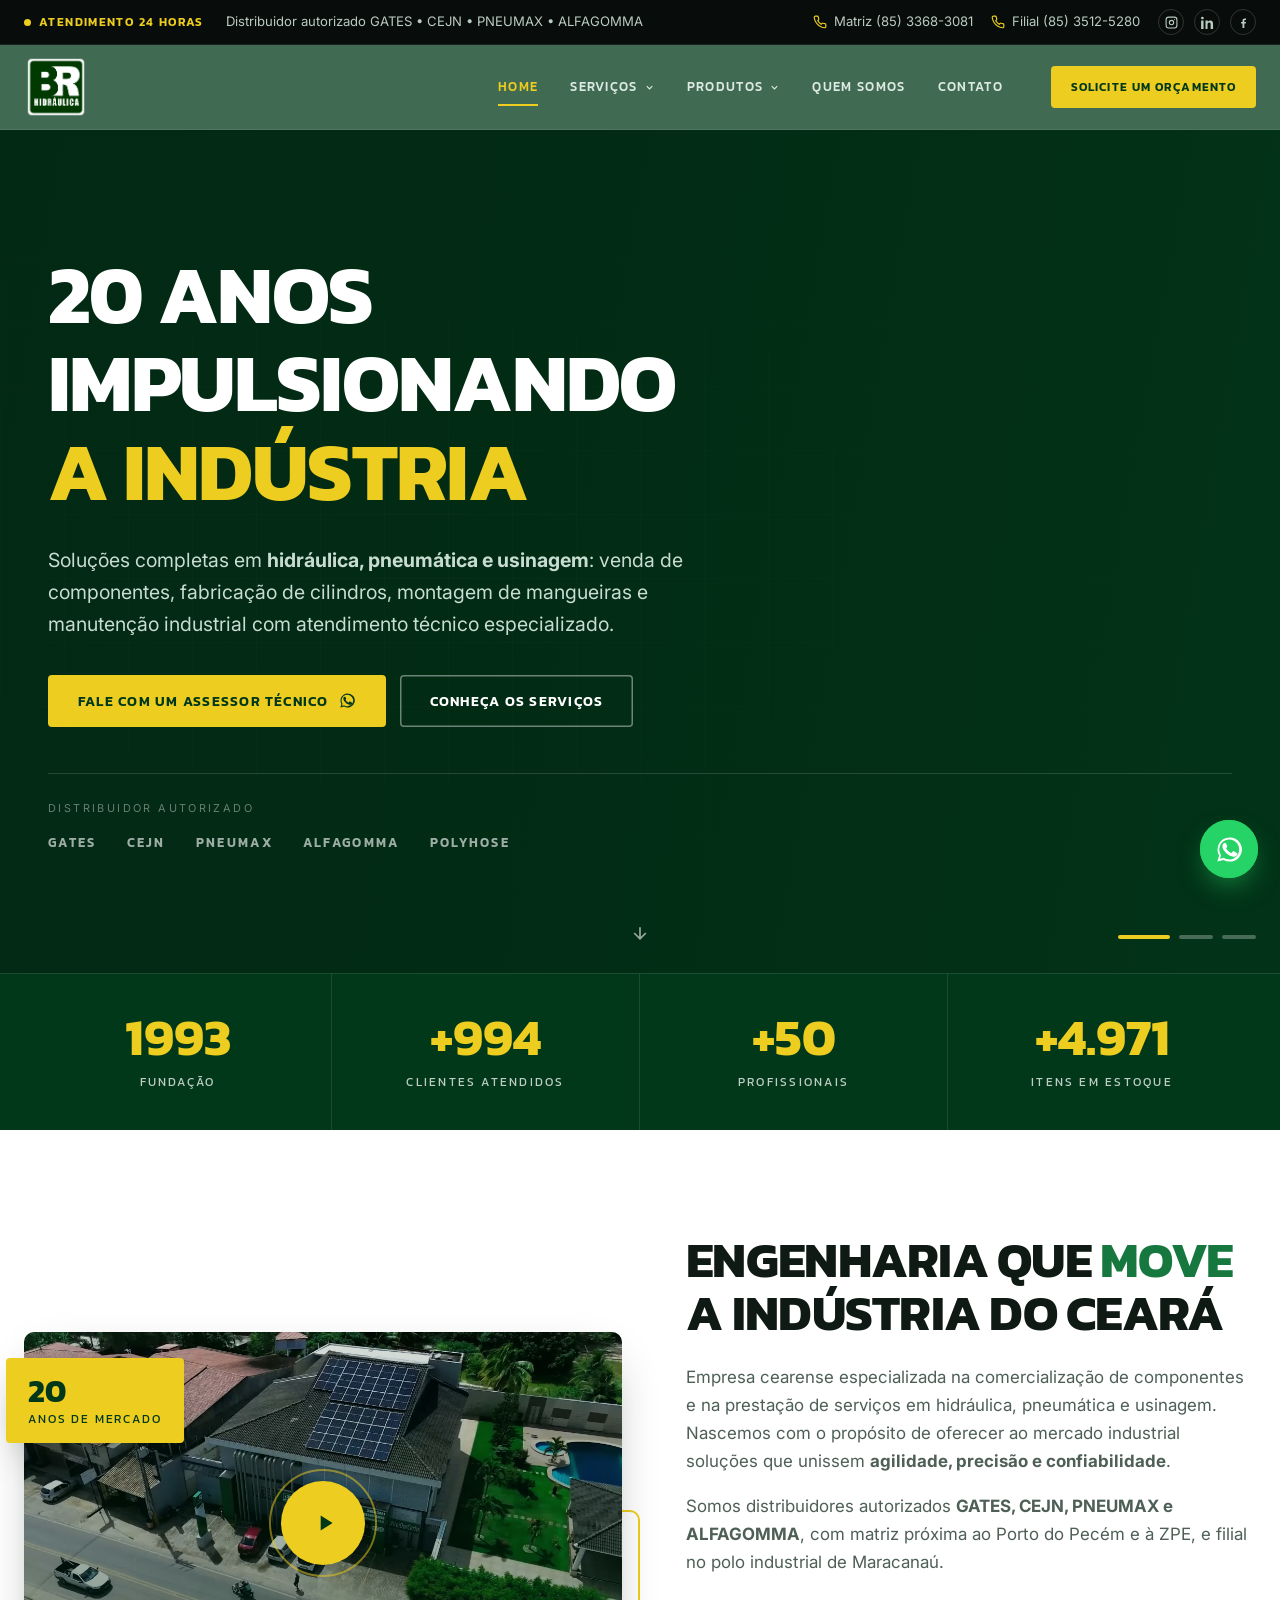
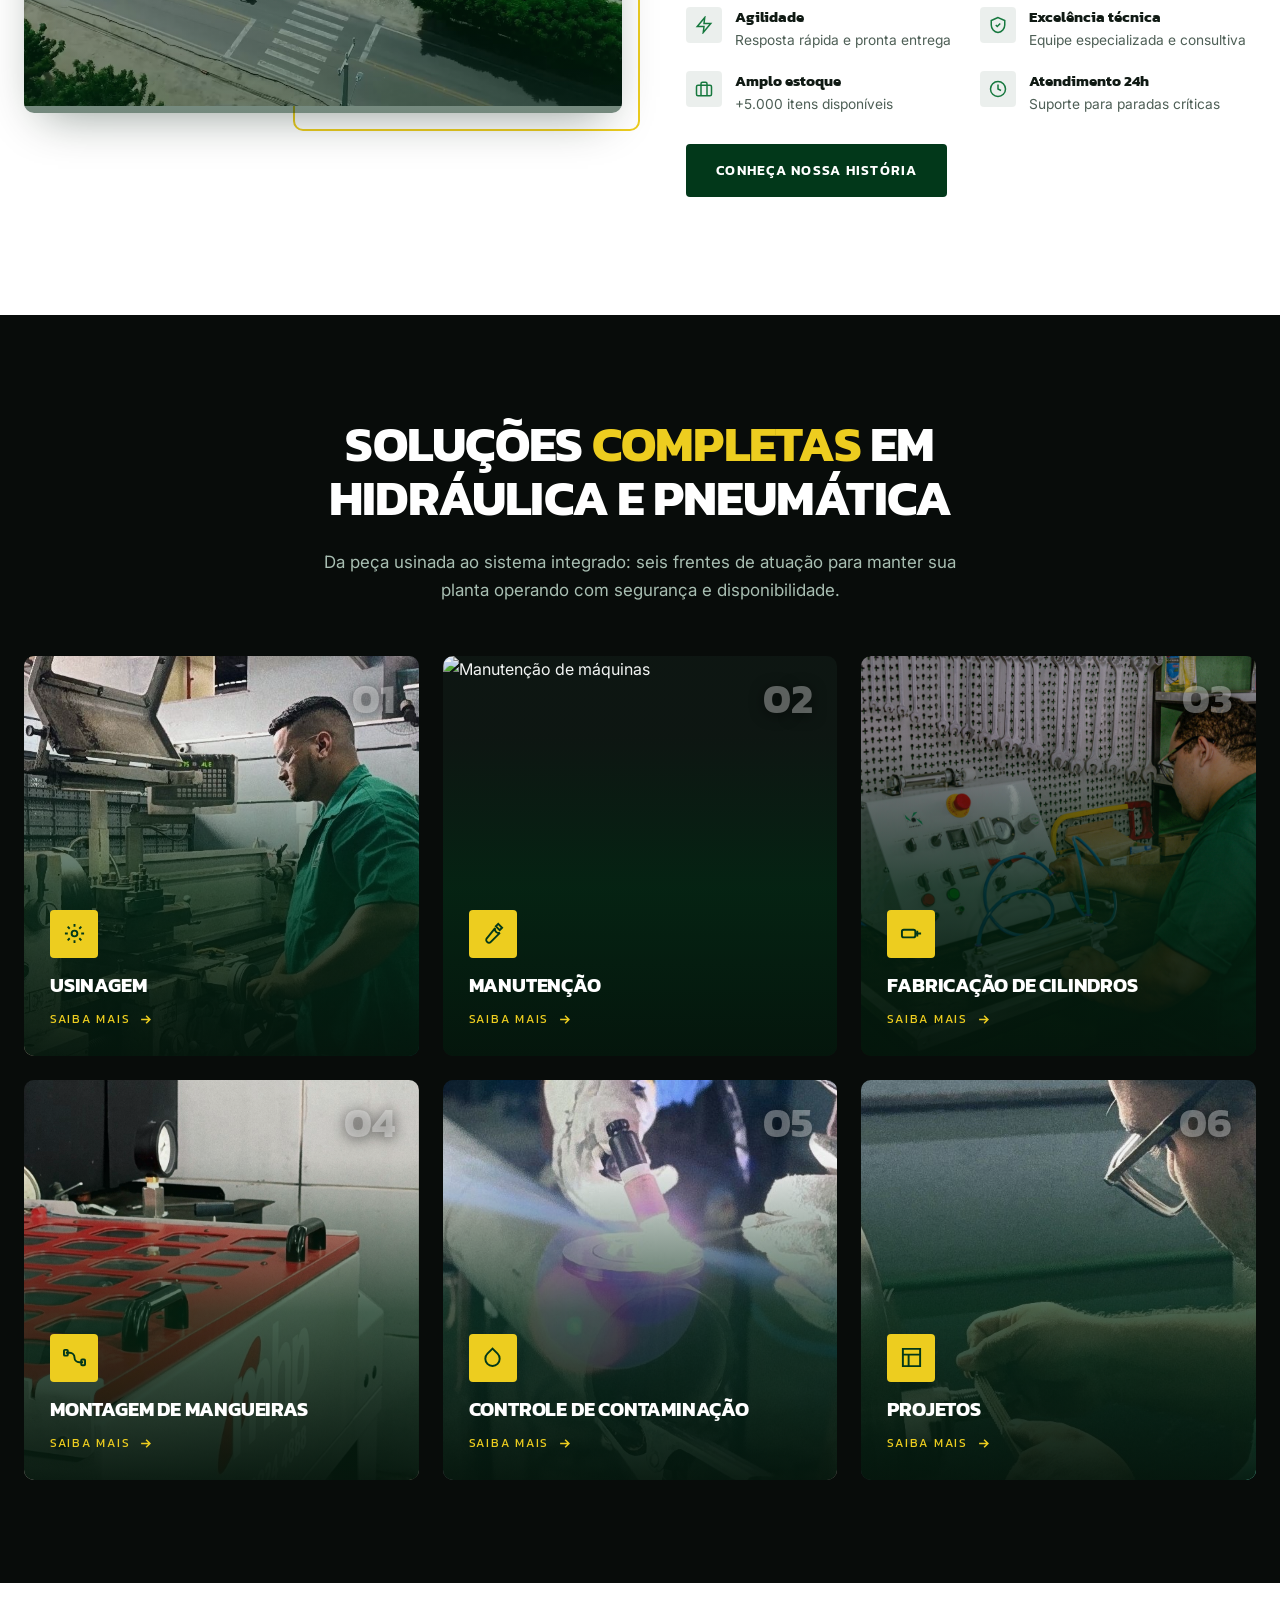
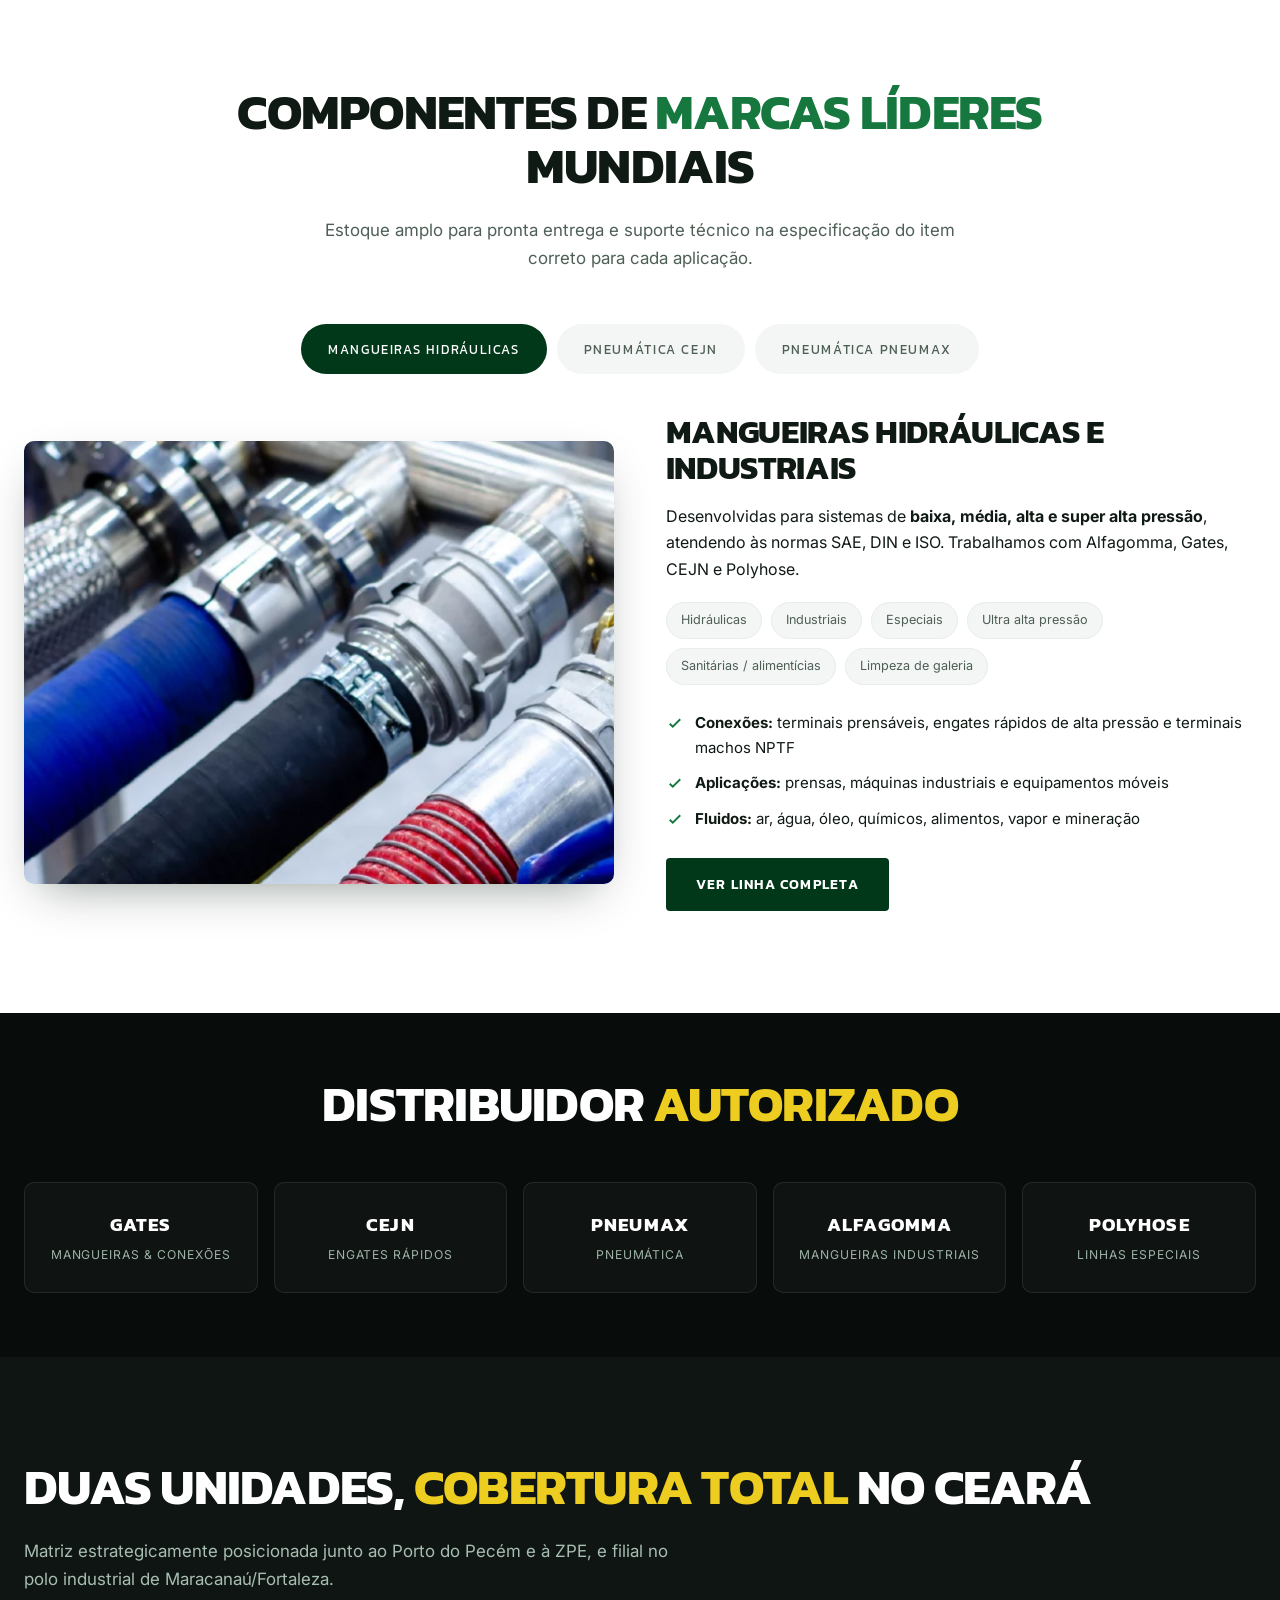
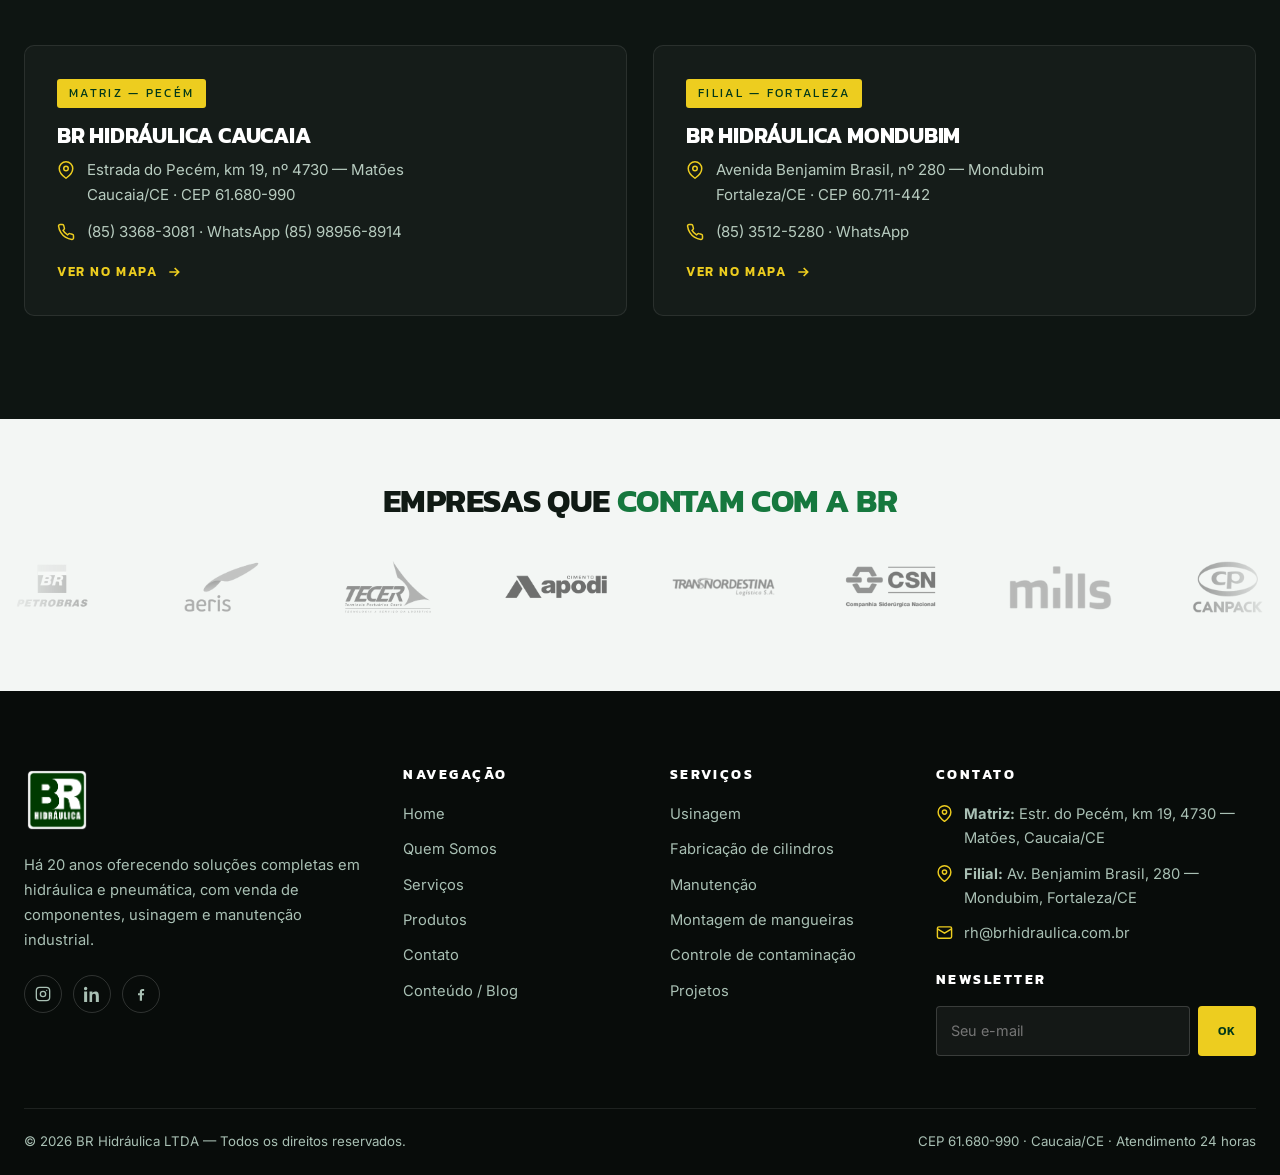
==== index.html @ 8c671d9d "feat: atualiza site BR Hidráulica" ====
<!DOCTYPE html>
<html lang="pt-BR">
<head>
<meta charset="utf-8">
<meta name="viewport" content="width=device-width,initial-scale=1">
<title>BR Hidráulica | Mangueiras Hidráulicas, Pneumática Industrial e Usinagem</title>
<meta name="description" content="Há 20 anos a BR Hidráulica oferece soluções completas em hidráulica e pneumática: venda de componentes, usinagem, fabricação de cilindros e manutenção industrial. Matriz no Porto do Pecém e filial em Fortaleza/CE.">
<meta name="theme-color" content="#02381A">
<link rel="icon" href="assets/img/logo-icon.jpg">
<link rel="preconnect" href="https://fonts.googleapis.com">
<link rel="preconnect" href="https://fonts.gstatic.com" crossorigin>
<link href="https://fonts.googleapis.com/css2?family=Kanit:wght@400;500;600;700&family=Inter:wght@400;500;600&display=swap" rel="stylesheet">
<link rel="stylesheet" href="assets/css/style.css">
<noscript><style>[data-reveal]{opacity:1!important;transform:none!important}.svc p{max-height:220px!important;opacity:1!important}.tabpanel{display:block!important}</style></noscript>
</head>
<body>

<div class="progressbar"></div>

<!-- ================= TOPBAR ================= -->
<div class="topbar">
  <div class="wrap topbar__in">
    <div class="topbar__left">
      <span class="topbar__tag"><span class="dot"></span> Atendimento 24 horas</span>
      <span class="topbar__phone topbar__brands">Distribuidor autorizado GATES • CEJN • PNEUMAX • ALFAGOMMA</span>
    </div>
    <div class="topbar__right">
      <a class="topbar__phone" href="tel:+558533683081">
        <svg viewBox="0 0 24 24" fill="none" stroke="currentColor" stroke-width="2"><path d="M22 16.9v3a2 2 0 0 1-2.2 2 19.8 19.8 0 0 1-8.6-3.1 19.5 19.5 0 0 1-6-6A19.8 19.8 0 0 1 2.1 4.2 2 2 0 0 1 4.1 2h3a2 2 0 0 1 2 1.7c.1 1 .4 1.9.7 2.8a2 2 0 0 1-.5 2.1L8.1 9.9a16 16 0 0 0 6 6l1.3-1.3a2 2 0 0 1 2.1-.4c.9.3 1.8.6 2.8.7a2 2 0 0 1 1.7 2z"/></svg>
        Matriz (85) 3368-3081
      </a>
      <a class="topbar__phone" href="tel:+558535125280">
        <svg viewBox="0 0 24 24" fill="none" stroke="currentColor" stroke-width="2"><path d="M22 16.9v3a2 2 0 0 1-2.2 2 19.8 19.8 0 0 1-8.6-3.1 19.5 19.5 0 0 1-6-6A19.8 19.8 0 0 1 2.1 4.2 2 2 0 0 1 4.1 2h3a2 2 0 0 1 2 1.7c.1 1 .4 1.9.7 2.8a2 2 0 0 1-.5 2.1L8.1 9.9a16 16 0 0 0 6 6l1.3-1.3a2 2 0 0 1 2.1-.4c.9.3 1.8.6 2.8.7a2 2 0 0 1 1.7 2z"/></svg>
        Filial (85) 3512-5280
      </a>
      <div class="topbar__social">
        <a href="https://www.instagram.com/brhidraulica" target="_blank" rel="noopener" aria-label="Instagram"><svg viewBox="0 0 24 24" fill="none" stroke="currentColor" stroke-width="2"><rect x="2" y="2" width="20" height="20" rx="5"/><circle cx="12" cy="12" r="4"/><circle cx="17.5" cy="6.5" r="1" fill="currentColor" stroke="none"/></svg></a>
        <a href="https://www.linkedin.com/company/brhidraulica" target="_blank" rel="noopener" aria-label="LinkedIn"><svg viewBox="0 0 24 24" fill="currentColor"><path d="M4.98 3.5A2.5 2.5 0 1 1 0 3.5a2.5 2.5 0 0 1 4.98 0zM.2 8.4h4.5V24H.2zM8.3 8.4h4.3v2.1h.06c.6-1.1 2.06-2.3 4.24-2.3 4.53 0 5.37 2.98 5.37 6.86V24h-4.5v-7.9c0-1.88-.03-4.3-2.62-4.3-2.62 0-3.02 2.05-3.02 4.16V24H8.3z"/></svg></a>
        <a href="https://www.facebook.com/brhidraulica" target="_blank" rel="noopener" aria-label="Facebook"><svg viewBox="0 0 24 24" fill="currentColor"><path d="M13.5 22v-8h2.7l.4-3.1h-3.1V8.9c0-.9.25-1.5 1.55-1.5h1.65V4.6c-.3 0-1.3-.13-2.45-.13-2.42 0-4.07 1.48-4.07 4.19v2.24H7.5V14h2.68v8z"/></svg></a>
      </div>
    </div>
  </div>
</div>

<!-- ================= HEADER ================= -->
<header class="header">
  <div class="wrap wrap-lg header__in">

    <a class="brand" href="index.html">
      <img src="/assets/img/logo-br-hidraulica.png" alt="BR Hidráulica">
    </a>

    <nav class="nav">
      <div class="nav__item"><a class="nav__link" href="index.html">Home</a></div>

      <div class="nav__item nav__item--has">
        <a class="nav__link" href="servicos.html">Serviços
          <svg class="chev" viewBox="0 0 24 24" fill="none" stroke="currentColor" stroke-width="2.5"><path d="m6 9 6 6 6-6"/></svg>
        </a>
        <div class="mega">
          <a class="mega__link" href="servicos.html#usinagem">
            <i class="mega__ico"><svg viewBox="0 0 24 24" fill="none" stroke="currentColor" stroke-width="2"><circle cx="12" cy="12" r="3"/><path d="M19.4 15a1.7 1.7 0 0 0 .3 1.9l.1.1a2 2 0 1 1-2.8 2.8l-.1-.1a1.7 1.7 0 0 0-1.9-.3 1.7 1.7 0 0 0-1 1.5V21a2 2 0 1 1-4 0v-.1A1.7 1.7 0 0 0 8.9 19a1.7 1.7 0 0 0-1.9.3l-.1.1a2 2 0 1 1-2.8-2.8l.1-.1a1.7 1.7 0 0 0 .3-1.9 1.7 1.7 0 0 0-1.5-1H3a2 2 0 1 1 0-4h.1A1.7 1.7 0 0 0 5 8.9a1.7 1.7 0 0 0-.3-1.9l-.1-.1a2 2 0 1 1 2.8-2.8l.1.1a1.7 1.7 0 0 0 1.9.3H9.5a1.7 1.7 0 0 0 1-1.5V3a2 2 0 1 1 4 0v.1a1.7 1.7 0 0 0 1 1.5 1.7 1.7 0 0 0 1.9-.3l.1-.1a2 2 0 1 1 2.8 2.8l-.1.1a1.7 1.7 0 0 0-.3 1.9v.1a1.7 1.7 0 0 0 1.5 1H21a2 2 0 1 1 0 4h-.1a1.7 1.7 0 0 0-1.5 1z"/></svg></i>
            <span><b class="mega__t">Usinagem</b><span class="mega__d">Precisão dimensional e acabamento de alto padrão</span></span>
          </a>
          <a class="mega__link" href="servicos.html#cilindros">
            <i class="mega__ico"><svg viewBox="0 0 24 24" fill="none" stroke="currentColor" stroke-width="2"><rect x="2" y="8" width="14" height="8" rx="2"/><path d="M16 12h6M18 9v6"/></svg></i>
            <span><b class="mega__t">Fabricação de Cilindros</b><span class="mega__d">Cilindros hidráulicos e pneumáticos sob medida</span></span>
          </a>
          <a class="mega__link" href="servicos.html#manutencao">
            <i class="mega__ico"><svg viewBox="0 0 24 24" fill="none" stroke="currentColor" stroke-width="2"><path d="M14.7 6.3a4 4 0 0 0 5 5l-9.4 9.4a2.8 2.8 0 0 1-4-4z"/><path d="m18 2 4 4-2.5 2.5-4-4z"/></svg></i>
            <span><b class="mega__t">Manutenção</b><span class="mega__d">Preventiva e corretiva em sistemas hidráulicos</span></span>
          </a>
          <a class="mega__link" href="servicos.html#montagem">
            <i class="mega__ico"><svg viewBox="0 0 24 24" fill="none" stroke="currentColor" stroke-width="2"><path d="M3 7h4a5 5 0 0 1 5 5 5 5 0 0 0 5 5h4"/><rect x="1" y="4" width="4" height="6" rx="1"/><rect x="19" y="14" width="4" height="6" rx="1"/></svg></i>
            <span><b class="mega__t">Montagem de Mangueiras</b><span class="mega__d">Baixa, média, alta e super alta pressão</span></span>
          </a>
          <a class="mega__link" href="servicos.html#contaminacao">
            <i class="mega__ico"><svg viewBox="0 0 24 24" fill="none" stroke="currentColor" stroke-width="2"><path d="M12 2.7 6.7 8a7.5 7.5 0 1 0 10.6 0z"/></svg></i>
            <span><b class="mega__t">Controle de Contaminação</b><span class="mega__d">Análise, filtragem e controle do óleo hidráulico</span></span>
          </a>
          <a class="mega__link" href="servicos.html#projetos">
            <i class="mega__ico"><svg viewBox="0 0 24 24" fill="none" stroke="currentColor" stroke-width="2"><path d="M3 3h18v18H3z"/><path d="M3 9h18M9 21V9"/></svg></i>
            <span><b class="mega__t">Projetos</b><span class="mega__d">Engenharia aplicada e integração de sistemas</span></span>
          </a>
        </div>
      </div>

      <div class="nav__item nav__item--has">
        <a class="nav__link" href="produtos.html">Produtos
          <svg class="chev" viewBox="0 0 24 24" fill="none" stroke="currentColor" stroke-width="2.5"><path d="m6 9 6 6 6-6"/></svg>
        </a>
        <div class="mega mega--sm">
          <a class="mega__link" href="produtos.html#mangueiras">
            <i class="mega__ico"><svg viewBox="0 0 24 24" fill="none" stroke="currentColor" stroke-width="2"><path d="M4 20c0-8 4-12 8-12s8 2 8 8"/><circle cx="4" cy="20" r="2"/><circle cx="20" cy="16" r="2"/></svg></i>
            <span><b class="mega__t">Mangueiras Hidráulicas</b><span class="mega__d">GATES, Alfagomma, Polyhose e CEJN</span></span>
          </a>
          <a class="mega__link" href="produtos.html#cejn">
            <i class="mega__ico"><svg viewBox="0 0 24 24" fill="none" stroke="currentColor" stroke-width="2"><path d="M12 2v6M5 8h14l-2 12H7z"/></svg></i>
            <span><b class="mega__t">Pneumática CEJN</b><span class="mega__d">Engates rápidos e ultra alta pressão</span></span>
          </a>
          <a class="mega__link" href="produtos.html#pneumax">
            <i class="mega__ico"><svg viewBox="0 0 24 24" fill="none" stroke="currentColor" stroke-width="2"><rect x="2" y="6" width="20" height="12" rx="2"/><path d="M8 6v12M16 6v12"/></svg></i>
            <span><b class="mega__t">Pneumática PNEUMAX</b><span class="mega__d">Atuadores, válvulas e tratamento de ar</span></span>
          </a>
        </div>
      </div>

      <div class="nav__item"><a class="nav__link" href="quem-somos.html">Quem Somos</a></div>
      <div class="nav__item"><a class="nav__link" href="contato.html">Contato</a></div>
    </nav>

    <a class="btn btn--sm header__cta" href="contato.html">Solicite um orçamento</a>

    <button class="burger" aria-label="Abrir menu"><span></span><span></span><span></span></button>
  </div>
</header>

<!-- ================= DRAWER MOBILE ================= -->
<div class="scrim"></div>
<aside class="drawer" aria-label="Menu">
  <div class="drawer__head">
    <img src="assets/img/logo-br-hidraulica.png" alt="BR Hidráulica">
    <button class="drawer__close" aria-label="Fechar">&times;</button>
  </div>
  <a href="index.html">Home</a>
  <a href="servicos.html">Serviços</a>
  <div class="sub">
    <a href="servicos.html#usinagem">Usinagem</a>
    <a href="servicos.html#cilindros">Fabricação de Cilindros</a>
    <a href="servicos.html#manutencao">Manutenção</a>
    <a href="servicos.html#montagem">Montagem de Mangueiras</a>
    <a href="servicos.html#contaminacao">Controle de Contaminação</a>
    <a href="servicos.html#projetos">Projetos</a>
  </div>
  <a href="produtos.html">Produtos</a>
  <a href="quem-somos.html">Quem Somos</a>
  <a href="contato.html">Contato</a>
  <a class="btn btn--wide" href="https://wa.me/5585989568914" target="_blank" rel="noopener">Falar no WhatsApp</a>
</aside>

<!-- ================= HERO ================= -->
<section class="hero">

  <video class="hero__video" autoplay muted loop playsinline>
    <source src="assets/video/Fachada.mp4" type="video/mp4">
  </video>

  <div class="hero__overlay"></div>

  <div class="wrap hero__in">

  <div class="wrap hero__in">
   
    <h1>20 anos impulsionando <span>a indústria</span></h1>
    <p class="hero__lead">Soluções completas em <strong>hidráulica, pneumática e usinagem</strong>: venda de componentes, fabricação de cilindros, montagem de mangueiras e manutenção industrial com atendimento técnico especializado.</p>
    <div class="hero__acts">
      <a class="btn" href="https://wa.me/5585989568914?text=Ol%C3%A1%2C%20quero%20falar%20com%20um%20assessor%20t%C3%A9cnico%20da%20BR%20Hidr%C3%A1ulica." target="_blank" rel="noopener">
        Fale com um assessor técnico
        <svg viewBox="0 0 24 24" fill="currentColor"><path d="M17.5 14.4c-.3-.2-1.7-.9-2-1-.3-.1-.5-.1-.7.1-.2.3-.7 1-.9 1.2-.2.2-.3.2-.6.1a8.2 8.2 0 0 1-4-3.5c-.3-.5.3-.5.8-1.5.1-.2 0-.4 0-.5s-.7-1.6-.9-2.2c-.2-.5-.5-.5-.7-.5h-.6c-.2 0-.5.1-.8.4-.3.3-1 1-1 2.5s1.1 2.9 1.2 3.1c.2.2 2.2 3.3 5.3 4.6 2 .8 2.7.9 3.7.8.6-.1 1.7-.7 2-1.4.2-.7.2-1.3.2-1.4-.1-.2-.3-.2-.6-.4z"/><path d="M12 2a10 10 0 0 0-8.6 15L2 22l5.2-1.4A10 10 0 1 0 12 2zm0 18.2c-1.6 0-3.1-.4-4.4-1.2l-.3-.2-3.1.8.8-3-.2-.3a8.2 8.2 0 1 1 7.2 3.9z"/></svg>
      </a>
      <a class="btn btn--ghost" href="servicos.html">Conheça os serviços</a>
    </div>

    <div class="hero__marks">
      <small>Distribuidor autorizado</small>
      <span>Gates</span><span>CEJN</span><span>Pneumax</span><span>Alfagomma</span><span>Polyhose</span>
    </div>
  </div>

  <div class="hero__dots">
    <button class="is-on" aria-label="Slide 1"></button>
    <button aria-label="Slide 2"></button>
    <button aria-label="Slide 3"></button>
  </div>

  <a class="scrollcue" href="#numeros" aria-label="Rolar">
    <svg viewBox="0 0 24 24" fill="none" stroke="currentColor" stroke-width="2"><path d="M12 5v14M19 12l-7 7-7-7"/></svg>
  </a>
</section>

<!-- ================= NÚMEROS ================= -->
<section class="stats" id="numeros">
  <div class="wrap wrap-lg">
    <div class="stats__grid">
      <div class="stat" data-reveal><div class="stat__n" data-count="2005" data-nosep>0</div><div class="stat__l">Fundação</div></div>
      <div class="stat" data-reveal data-delay="90"><div class="stat__n" data-count="1000" data-prefix="+">0</div><div class="stat__l">Clientes atendidos</div></div>
      <div class="stat" data-reveal data-delay="180"><div class="stat__n" data-count="50" data-prefix="+">0</div><div class="stat__l">Profissionais</div></div>
      <div class="stat" data-reveal data-delay="270"><div class="stat__n" data-count="5000" data-prefix="+">0</div><div class="stat__l">Itens em estoque</div></div>
    </div>
  </div>
</section>

<!-- ================= SOBRE + VÍDEO ================= -->
<section class="sec">
  <div class="wrap">
    <div class="about">
      <div class="about__media" data-reveal="left">
        <div class="frame">
          <video id="institucional" poster="assets/img/video-poster.jpg" preload="none" playsinline>
            <source src="assets/video/video-br.mp4" type="video/mp4">
          </video>
          <button class="playbtn" aria-label="Assistir vídeo institucional">
            <i><svg viewBox="0 0 24 24" fill="currentColor"><path d="M8 5v14l11-7z"/></svg></i>
          </button>
        </div>
        <div class="about__badge"><b>20</b><small>anos de mercado</small></div>
      </div>

      <div data-reveal="right">
     
        <h2 class="sec-title">Engenharia que <em>move</em> a indústria do Ceará</h2>
        <p class="sec-lead">Empresa cearense especializada na comercialização de componentes e na prestação de serviços em hidráulica, pneumática e usinagem. Nascemos com o propósito de oferecer ao mercado industrial soluções que unissem <strong>agilidade, precisão e confiabilidade</strong>.</p>
        <p class="sec-lead">Somos distribuidores autorizados <strong>GATES, CEJN, PNEUMAX e ALFAGOMMA</strong>, com matriz próxima ao Porto do Pecém e à ZPE, e filial no polo industrial de Maracanaú.</p>

        <div class="pillars">
          <div class="pillar">
            <i><svg viewBox="0 0 24 24" fill="none" stroke="currentColor" stroke-width="2"><path d="M13 2 3 14h9l-1 8 10-12h-9z"/></svg></i>
            <div><b>Agilidade</b><span>Resposta rápida e pronta entrega</span></div>
          </div>
          <div class="pillar">
            <i><svg viewBox="0 0 24 24" fill="none" stroke="currentColor" stroke-width="2"><path d="M12 2 3 6v6c0 5 3.8 9.4 9 10 5.2-.6 9-5 9-10V6z"/><path d="m9 12 2 2 4-4"/></svg></i>
            <div><b>Excelência técnica</b><span>Equipe especializada e consultiva</span></div>
          </div>
          <div class="pillar">
            <i><svg viewBox="0 0 24 24" fill="none" stroke="currentColor" stroke-width="2"><rect x="2" y="7" width="20" height="14" rx="2"/><path d="M16 21V5a2 2 0 0 0-2-2h-4a2 2 0 0 0-2 2v16"/></svg></i>
            <div><b>Amplo estoque</b><span>+5.000 itens disponíveis</span></div>
          </div>
          <div class="pillar">
            <i><svg viewBox="0 0 24 24" fill="none" stroke="currentColor" stroke-width="2"><circle cx="12" cy="12" r="10"/><path d="M12 6v6l4 2"/></svg></i>
            <div><b>Atendimento 24h</b><span>Suporte para paradas críticas</span></div>
          </div>
        </div>

        <p style="margin-top:28px"><a class="btn btn--dark" href="quem-somos.html">Conheça nossa história</a></p>
      </div>
    </div>
  </div>
</section>

<!-- ================= SERVIÇOS ================= -->
<section class="sec dark">
  <div class="wrap wrap-lg">
    <div class="sec-head sec-head--center" data-reveal>
  
      <h2 class="sec-title">Soluções <em>completas</em> em hidráulica e pneumática</h2>
      <p class="sec-lead">Da peça usinada ao sistema integrado: seis frentes de atuação para manter sua planta operando com segurança e disponibilidade.</p>
    </div>

    <div class="svc-grid">
      <a class="svc" href="servicos.html#usinagem" data-reveal="zoom">
        <img src="assets/img/usina.jpg" alt="Centro de usinagem" loading="lazy">
        <span class="svc__num">01</span>
        <div class="svc__body">
          <i class="svc__ico"><svg viewBox="0 0 24 24" fill="none" stroke="currentColor" stroke-width="2"><circle cx="12" cy="12" r="3"/><path d="M12 2v3M12 19v3M2 12h3M19 12h3M4.9 4.9 7 7M17 17l2.1 2.1M19.1 4.9 17 7M7 17l-2.1 2.1"/></svg></i>
          <h3>Usinagem</h3>
          <p>Usinagem industrial de peças e componentes mecânicos com foco em precisão dimensional, qualidade de acabamento e confiabilidade técnica.</p>
          <span class="svc__more">Saiba mais <svg viewBox="0 0 24 24" fill="none" stroke="currentColor" stroke-width="2.5"><path d="M5 12h14M13 6l6 6-6 6"/></svg></span>
        </div>
      </a>

      <a class="svc" href="servicos.html#manutencao" data-reveal="zoom" data-delay="80">
        <img src="assets/img/br - olhando pra máquina.jpg" alt="Manutenção de máquinas" loading="lazy">
        <span class="svc__num">02</span>
        <div class="svc__body">
          <i class="svc__ico"><svg viewBox="0 0 24 24" fill="none" stroke="currentColor" stroke-width="2"><path d="M14.7 6.3a4 4 0 0 0 5 5l-9.4 9.4a2.8 2.8 0 0 1-4-4z"/><path d="m18 2 4 4-2.5 2.5-4-4z"/></svg></i>
          <h3>Manutenção</h3>
          <p>Manutenção preventiva e corretiva em sistemas hidráulicos e pneumáticos, com equipe técnica especializada e atendimento em campo.</p>
          <span class="svc__more">Saiba mais <svg viewBox="0 0 24 24" fill="none" stroke="currentColor" stroke-width="2.5"><path d="M5 12h14M13 6l6 6-6 6"/></svg></span>
        </div>
      </a>

      <a class="svc" href="servicos.html#cilindros" data-reveal="zoom" data-delay="160">
        <img src="assets/img/servico-cilindros.jpg" alt="Fabricação de cilindros" loading="lazy">
        <span class="svc__num">03</span>
        <div class="svc__body">
          <i class="svc__ico"><svg viewBox="0 0 24 24" fill="none" stroke="currentColor" stroke-width="2"><rect x="2" y="8" width="14" height="8" rx="2"/><path d="M16 12h6M18 9v6"/></svg></i>
          <h3>Fabricação de Cilindros</h3>
          <p>Cilindros hidráulicos e pneumáticos com alto padrão de precisão, desempenho e durabilidade. Cada projeto é executado conforme a necessidade do cliente.</p>
          <span class="svc__more">Saiba mais <svg viewBox="0 0 24 24" fill="none" stroke="currentColor" stroke-width="2.5"><path d="M5 12h14M13 6l6 6-6 6"/></svg></span>
        </div>
      </a>

      <a class="svc" href="servicos.html#montagem" data-reveal="zoom">
        <img src="assets/img/br - mangueira (1).jpg" alt="Montagem de mangueiras" loading="lazy">
        <span class="svc__num">04</span>
        <div class="svc__body">
          <i class="svc__ico"><svg viewBox="0 0 24 24" fill="none" stroke="currentColor" stroke-width="2"><path d="M3 7h4a5 5 0 0 1 5 5 5 5 0 0 0 5 5h4"/><rect x="1" y="4" width="4" height="6" rx="1"/><rect x="19" y="14" width="4" height="6" rx="1"/></svg></i>
          <h3>Montagem de Mangueiras</h3>
          <p>Montagem de mangueiras hidráulicas e industriais com precisão, segurança e conformidade às normas técnicas. Linhas de baixa, média, alta e super alta pressão.</p>
          <span class="svc__more">Saiba mais <svg viewBox="0 0 24 24" fill="none" stroke="currentColor" stroke-width="2.5"><path d="M5 12h14M13 6l6 6-6 6"/></svg></span>
        </div>
      </a>

      <a class="svc" href="servicos.html#contaminacao" data-reveal="zoom" data-delay="80">
        <img src="assets/img/br - luz florescente.jpg" alt="Controle de contaminação de óleo hidráulico" loading="lazy">
        <span class="svc__num">05</span>
        <div class="svc__body">
          <i class="svc__ico"><svg viewBox="0 0 24 24" fill="none" stroke="currentColor" stroke-width="2"><path d="M12 2.7 6.7 8a7.5 7.5 0 1 0 10.6 0z"/></svg></i>
          <h3>Controle de Contaminação</h3>
          <p>Análise, filtragem e controle de contaminação do óleo. Atuamos na identificação de partículas, água e impurezas que comprometem o sistema.</p>
          <span class="svc__more">Saiba mais <svg viewBox="0 0 24 24" fill="none" stroke="currentColor" stroke-width="2.5"><path d="M5 12h14M13 6l6 6-6 6"/></svg></span>
        </div>
      </a>

      <a class="svc" href="servicos.html#projetos" data-reveal="zoom" data-delay="160">
        <img src="assets/img/br - trabalhando.jpg" alt="Projetos industriais" loading="lazy">
        <span class="svc__num">06</span>
        <div class="svc__body">
          <i class="svc__ico"><svg viewBox="0 0 24 24" fill="none" stroke="currentColor" stroke-width="2"><path d="M3 3h18v18H3z"/><path d="M3 9h18M9 21V9"/></svg></i>
          <h3>Projetos</h3>
          <p>Desenvolvimento de projetos industriais personalizados com engenharia aplicada, dimensionamento, fabricação e integração de sistemas.</p>
          <span class="svc__more">Saiba mais <svg viewBox="0 0 24 24" fill="none" stroke="currentColor" stroke-width="2.5"><path d="M5 12h14M13 6l6 6-6 6"/></svg></span>
        </div>
      </a>
    </div>
  </div>
</section>

<!-- ================= PRODUTOS (ABAS) ================= -->
<section class="sec" id="produtos">
  <div class="wrap">
    <div class="sec-head sec-head--center" data-reveal>
      
      <h2 class="sec-title">Componentes de <em>marcas líderes</em> mundiais</h2>
      <p class="sec-lead">Estoque amplo para pronta entrega e suporte técnico na especificação do item correto para cada aplicação.</p>
    </div>

    <div data-tabs data-reveal>
      <div class="tabs">
        <button class="tab is-on">Mangueiras Hidráulicas</button>
        <button class="tab">Pneumática CEJN</button>
        <button class="tab">Pneumática PNEUMAX</button>
      </div>

      <div class="tabpanel is-on">
        <div class="prod">
          <div class="prod__img"><img src="assets/img/produto-mangueiras.jpg" alt="Mangueiras hidráulicas e conexões" loading="lazy"></div>
          <div>
            <h3>Mangueiras hidráulicas e industriais</h3>
            <p>Desenvolvidas para sistemas de <strong>baixa, média, alta e super alta pressão</strong>, atendendo às normas SAE, DIN e ISO. Trabalhamos com Alfagomma, Gates, CEJN e Polyhose.</p>
            <div class="chips">
              <span class="chip">Hidráulicas</span><span class="chip">Industriais</span><span class="chip">Especiais</span>
              <span class="chip">Ultra alta pressão</span><span class="chip">Sanitárias / alimentícias</span><span class="chip">Limpeza de galeria</span>
            </div>
            <ul class="speclist">
              <li><svg viewBox="0 0 24 24" fill="none" stroke="currentColor" stroke-width="2.5"><path d="m5 13 4 4L19 7"/></svg><span><strong>Conexões:</strong> terminais prensáveis, engates rápidos de alta pressão e terminais machos NPTF</span></li>
              <li><svg viewBox="0 0 24 24" fill="none" stroke="currentColor" stroke-width="2.5"><path d="m5 13 4 4L19 7"/></svg><span><strong>Aplicações:</strong> prensas, máquinas industriais e equipamentos móveis</span></li>
              <li><svg viewBox="0 0 24 24" fill="none" stroke="currentColor" stroke-width="2.5"><path d="m5 13 4 4L19 7"/></svg><span><strong>Fluidos:</strong> ar, água, óleo, químicos, alimentos, vapor e mineração</span></li>
            </ul>
            <a class="btn btn--dark" href="produtos.html#mangueiras">Ver linha completa</a>
          </div>
        </div>
      </div>

      <div class="tabpanel">
        <div class="prod">
          <div class="prod__img"><img src="assets/img/produto-cejn.jpg" alt="Produtos pneumáticos CEJN" loading="lazy"></div>
          <div>
            <h3>Pneumática CEJN</h3>
            <p>Engates rápidos, pistolas de sopro e sistemas de ultra alta pressão da CEJN, referência mundial em conexões seguras e de alto fluxo para ar comprimido e hidráulica.</p>
            <div class="chips">
              <span class="chip">Engates rápidos</span><span class="chip">Ultra alta pressão</span><span class="chip">Pistolas de sopro</span><span class="chip">Mangueiras espiraladas</span>
            </div>
            <ul class="speclist">
              <li><svg viewBox="0 0 24 24" fill="none" stroke="currentColor" stroke-width="2.5"><path d="m5 13 4 4L19 7"/></svg><span>Alta vazão com baixa perda de carga</span></li>
              <li><svg viewBox="0 0 24 24" fill="none" stroke="currentColor" stroke-width="2.5"><path d="m5 13 4 4L19 7"/></svg><span>Conexão e desconexão seguras sob pressão</span></li>
              <li><svg viewBox="0 0 24 24" fill="none" stroke="currentColor" stroke-width="2.5"><path d="m5 13 4 4L19 7"/></svg><span>Distribuidor autorizado no Ceará</span></li>
            </ul>
            <a class="btn btn--dark" href="produtos.html#cejn">Ver linha completa</a>
          </div>
        </div>
      </div>

      <div class="tabpanel">
        <div class="prod">
          <div class="prod__img"><img src="assets/img/produto-pneumax.jpg" alt="Componentes pneumáticos PNEUMAX" loading="lazy"></div>
          <div>
            <h3>Pneumática PNEUMAX</h3>
            <p>Atuadores, válvulas, ilhas de válvulas e unidades de tratamento de ar da PNEUMAX para automação industrial de alta performance.</p>
            <div class="chips">
              <span class="chip">Atuadores</span><span class="chip">Válvulas</span><span class="chip">Ilhas de válvulas</span><span class="chip">Tratamento de ar</span><span class="chip">Vácuo</span>
            </div>
            <ul class="speclist">
              <li><svg viewBox="0 0 24 24" fill="none" stroke="currentColor" stroke-width="2.5"><path d="m5 13 4 4L19 7"/></svg><span>Linha completa para automação pneumática</span></li>
              <li><svg viewBox="0 0 24 24" fill="none" stroke="currentColor" stroke-width="2.5"><path d="m5 13 4 4L19 7"/></svg><span>Suporte técnico no dimensionamento</span></li>
              <li><svg viewBox="0 0 24 24" fill="none" stroke="currentColor" stroke-width="2.5"><path d="m5 13 4 4L19 7"/></svg><span>Distribuidor autorizado no Ceará</span></li>
            </ul>
            <a class="btn btn--dark" href="produtos.html#pneumax">Ver linha completa</a>
          </div>
        </div>
      </div>
    </div>
  </div>
</section>

<!-- ================= MARCAS ================= -->
<section class="sec sec--tight dark">
  <div class="wrap">
    <div class="sec-head sec-head--center" data-reveal>
      <h2 class="sec-title">Distribuidor <em>autorizado</em></h2>
    </div>
    <div class="brands">
      <div class="brandcard" data-reveal="zoom"><b>GATES</b><span>Mangueiras &amp; conexões</span></div>
      <div class="brandcard" data-reveal="zoom" data-delay="70"><b>CEJN</b><span>Engates rápidos</span></div>
      <div class="brandcard" data-reveal="zoom" data-delay="140"><b>PNEUMAX</b><span>Pneumática</span></div>
      <div class="brandcard" data-reveal="zoom" data-delay="210"><b>ALFAGOMMA</b><span>Mangueiras industriais</span></div>
      <div class="brandcard" data-reveal="zoom" data-delay="280"><b>POLYHOSE</b><span>Linhas especiais</span></div>
    </div>
  </div>
</section>

<!-- ================= UNIDADES ================= -->
<section class="sec dark" style="background:var(--ink-2)">
  <div class="wrap">
    <div class="sec-head" data-reveal>
    
      <h2 class="sec-title">Duas unidades, <em>cobertura total</em> no Ceará</h2>
      <p class="sec-lead">Matriz estrategicamente posicionada junto ao Porto do Pecém e à ZPE, e filial no polo industrial de Maracanaú/Fortaleza.</p>
    </div>

    <div class="units">
      <div class="unit" data-reveal="left">
        <span class="unit__tag">Matriz — Pecém</span>
        <h3>BR Hidráulica Caucaia</h3>
        <div class="unit__row"><svg viewBox="0 0 24 24" fill="none" stroke="currentColor" stroke-width="2"><path d="M21 10c0 7-9 13-9 13S3 17 3 10a9 9 0 0 1 18 0z"/><circle cx="12" cy="10" r="3"/></svg><span>Estrada do Pecém, km 19, nº 4730 — Matões<br>Caucaia/CE · CEP 61.680-990</span></div>
        <div class="unit__row"><svg viewBox="0 0 24 24" fill="none" stroke="currentColor" stroke-width="2"><path d="M22 16.9v3a2 2 0 0 1-2.2 2 19.8 19.8 0 0 1-8.6-3.1 19.5 19.5 0 0 1-6-6A19.8 19.8 0 0 1 2.1 4.2 2 2 0 0 1 4.1 2h3a2 2 0 0 1 2 1.7c.1 1 .4 1.9.7 2.8a2 2 0 0 1-.5 2.1L8.1 9.9a16 16 0 0 0 6 6l1.3-1.3a2 2 0 0 1 2.1-.4c.9.3 1.8.6 2.8.7a2 2 0 0 1 1.7 2z"/></svg><span><a href="tel:+558533683081">(85) 3368-3081</a> · <a href="https://wa.me/5585989568914" target="_blank" rel="noopener">WhatsApp (85) 98956-8914</a></span></div>
        <a class="link-arrow" href="https://www.google.com/maps/search/?api=1&query=Estrada+do+Pec%C3%A9m+km+19+4730+Mat%C3%B5es+Caucaia+CE" target="_blank" rel="noopener">Ver no mapa <svg viewBox="0 0 24 24" fill="none" stroke="currentColor" stroke-width="2.5"><path d="M5 12h14M13 6l6 6-6 6"/></svg></a>
      </div>

      <div class="unit" data-reveal="right">
        <span class="unit__tag">Filial — Fortaleza</span>
        <h3>BR Hidráulica Mondubim</h3>
        <div class="unit__row"><svg viewBox="0 0 24 24" fill="none" stroke="currentColor" stroke-width="2"><path d="M21 10c0 7-9 13-9 13S3 17 3 10a9 9 0 0 1 18 0z"/><circle cx="12" cy="10" r="3"/></svg><span>Avenida Benjamim Brasil, nº 280 — Mondubim<br>Fortaleza/CE · CEP 60.711-442</span></div>
        <div class="unit__row"><svg viewBox="0 0 24 24" fill="none" stroke="currentColor" stroke-width="2"><path d="M22 16.9v3a2 2 0 0 1-2.2 2 19.8 19.8 0 0 1-8.6-3.1 19.5 19.5 0 0 1-6-6A19.8 19.8 0 0 1 2.1 4.2 2 2 0 0 1 4.1 2h3a2 2 0 0 1 2 1.7c.1 1 .4 1.9.7 2.8a2 2 0 0 1-.5 2.1L8.1 9.9a16 16 0 0 0 6 6l1.3-1.3a2 2 0 0 1 2.1-.4c.9.3 1.8.6 2.8.7a2 2 0 0 1 1.7 2z"/></svg><span><a href="tel:+558535125280">(85) 3512-5280</a> · <a href="https://wa.me/558535125280" target="_blank" rel="noopener">WhatsApp</a></span></div>
        <a class="link-arrow" href="https://www.google.com/maps/search/?api=1&query=Avenida+Benjamim+Brasil+280+Mondubim+Fortaleza+CE" target="_blank" rel="noopener">Ver no mapa <svg viewBox="0 0 24 24" fill="none" stroke="currentColor" stroke-width="2.5"><path d="M5 12h14M13 6l6 6-6 6"/></svg></a>
      </div>
    </div>
  </div>
</section>

<!-- ================= CLIENTES ================= -->
<section class="sec sec--tight soft">
  <div class="wrap">
    <div class="sec-head sec-head--center" data-reveal style="margin-bottom:28px">
    
      <h2 class="sec-title" style="font-size:clamp(1.5rem,2.6vw,2.1rem)">Empresas que <em>contam com a BR</em></h2>
    </div>
  </div>
  <div class="marquee">
    <div class="marquee__track">
      <img src="assets/img/cli-petrobras.png" alt="Petrobras" loading="lazy">
      <img src="assets/img/cli-aeris.png" alt="Aeris" loading="lazy">
      <img src="assets/img/cli-tecer.png" alt="Tecer Terminais Portuários do Ceará" loading="lazy">
      <img src="assets/img/cli-apodi.png" alt="Cimento Apodi" loading="lazy">
      <img src="assets/img/cli-transnordestina.png" alt="Transnordestina Logística" loading="lazy">
      <img src="assets/img/cli-csn.png" alt="CSN" loading="lazy">
      <img src="assets/img/cli-mills.png" alt="Mills" loading="lazy">
      <img src="assets/img/cli-canpack.png" alt="Canpack" loading="lazy">
      <img src="assets/img/cli-edson-queiroz.png" alt="Grupo Edson Queiroz" loading="lazy">
      <img src="assets/img/cli-fornecedora.png" alt="Grupo Fornecedora" loading="lazy">
      <img src="assets/img/cli-cagece.png" alt="Cagece" loading="lazy">
      <img src="assets/img/cli-gerdau.png" alt="Gerdau" loading="lazy">
      <img src="assets/img/cli-cerbras.png" alt="Cerbras" loading="lazy">
      <img src="assets/img/cli-01.png" alt="Cliente BR Hidráulica" loading="lazy">
    </div>
  </div>
</section>

<!-- ================= CTA ================= -->


<!-- ================= FOOTER ================= -->
<footer class="footer">
  <div class="wrap">
    <div class="footer__top">
      <div>
        <img class="footer__logo" src="assets/img/logo-br-hidraulica.png" alt="BR Hidráulica">
        <p>Há 20 anos oferecendo soluções completas em hidráulica e pneumática, com venda de componentes, usinagem e manutenção industrial.</p>
        <div class="footer__social">
          <a href="https://www.instagram.com/brhidraulica" target="_blank" rel="noopener" aria-label="Instagram"><svg viewBox="0 0 24 24" fill="none" stroke="currentColor" stroke-width="2"><rect x="2" y="2" width="20" height="20" rx="5"/><circle cx="12" cy="12" r="4"/><circle cx="17.5" cy="6.5" r="1" fill="currentColor" stroke="none"/></svg></a>
          <a href="https://www.linkedin.com/company/brhidraulica" target="_blank" rel="noopener" aria-label="LinkedIn"><svg viewBox="0 0 24 24" fill="currentColor"><path d="M4.98 3.5A2.5 2.5 0 1 1 0 3.5a2.5 2.5 0 0 1 4.98 0zM.2 8.4h4.5V24H.2zM8.3 8.4h4.3v2.1h.06c.6-1.1 2.06-2.3 4.24-2.3 4.53 0 5.37 2.98 5.37 6.86V24h-4.5v-7.9c0-1.88-.03-4.3-2.62-4.3-2.62 0-3.02 2.05-3.02 4.16V24H8.3z"/></svg></a>
          <a href="https://www.facebook.com/brhidraulica" target="_blank" rel="noopener" aria-label="Facebook"><svg viewBox="0 0 24 24" fill="currentColor"><path d="M13.5 22v-8h2.7l.4-3.1h-3.1V8.9c0-.9.25-1.5 1.55-1.5h1.65V4.6c-.3 0-1.3-.13-2.45-.13-2.42 0-4.07 1.48-4.07 4.19v2.24H7.5V14h2.68v8z"/></svg></a>
        </div>
      </div>

      <div class="footer__links">
        <h4>Navegação</h4>
        <ul>
          <li><a href="index.html">Home</a></li>
          <li><a href="quem-somos.html">Quem Somos</a></li>
          <li><a href="servicos.html">Serviços</a></li>
          <li><a href="produtos.html">Produtos</a></li>
          <li><a href="contato.html">Contato</a></li>
          <li><a href="https://www.brhidraulica.com.br/blog" target="_blank" rel="noopener">Conteúdo / Blog</a></li>
        </ul>
      </div>

      <div class="footer__links">
        <h4>Serviços</h4>
        <ul>
          <li><a href="servicos.html#usinagem">Usinagem</a></li>
          <li><a href="servicos.html#cilindros">Fabricação de cilindros</a></li>
          <li><a href="servicos.html#manutencao">Manutenção</a></li>
          <li><a href="servicos.html#montagem">Montagem de mangueiras</a></li>
          <li><a href="servicos.html#contaminacao">Controle de contaminação</a></li>
          <li><a href="servicos.html#projetos">Projetos</a></li>
        </ul>
      </div>

      <div>
        <h4>Contato</h4>
        <ul class="footer__contact">
          <li><svg viewBox="0 0 24 24" fill="none" stroke="currentColor" stroke-width="2"><path d="M21 10c0 7-9 13-9 13S3 17 3 10a9 9 0 0 1 18 0z"/><circle cx="12" cy="10" r="3"/></svg><span><strong>Matriz:</strong> Estr. do Pecém, km 19, 4730 — Matões, Caucaia/CE</span></li>
          <li><svg viewBox="0 0 24 24" fill="none" stroke="currentColor" stroke-width="2"><path d="M21 10c0 7-9 13-9 13S3 17 3 10a9 9 0 0 1 18 0z"/><circle cx="12" cy="10" r="3"/></svg><span><strong>Filial:</strong> Av. Benjamim Brasil, 280 — Mondubim, Fortaleza/CE</span></li>
          <li><svg viewBox="0 0 24 24" fill="none" stroke="currentColor" stroke-width="2"><rect x="2" y="4" width="20" height="16" rx="2"/><path d="m2 7 10 6 10-6"/></svg><a href="mailto:rh@brhidraulica.com.br">rh@brhidraulica.com.br</a></li>
        </ul>
        <h4 style="margin-top:26px">Newsletter</h4>
        <form class="newsletter" onsubmit="event.preventDefault();this.reset();alert('Obrigado! Em breve entraremos em contato.');">
          <input type="email" placeholder="Seu e-mail" required aria-label="Seu e-mail">
          <button class="btn btn--sm" type="submit">OK</button>
        </form>
      </div>
    </div>

    <div class="footer__bar">
      <span>&copy; <span data-year></span> BR Hidráulica LTDA — Todos os direitos reservados.</span>
      <span>CEP 61.680-990 · Caucaia/CE · Atendimento 24 horas</span>
    </div>
  </div>
</footer>

<a class="whats" href="https://wa.me/5585989568914" target="_blank" rel="noopener" aria-label="WhatsApp">
  <svg viewBox="0 0 24 24" fill="currentColor"><path d="M17.5 14.4c-.3-.2-1.7-.9-2-1-.3-.1-.5-.1-.7.1-.2.3-.7 1-.9 1.2-.2.2-.3.2-.6.1a8.2 8.2 0 0 1-4-3.5c-.3-.5.3-.5.8-1.5.1-.2 0-.4 0-.5s-.7-1.6-.9-2.2c-.2-.5-.5-.5-.7-.5h-.6c-.2 0-.5.1-.8.4-.3.3-1 1-1 2.5s1.1 2.9 1.2 3.1c.2.2 2.2 3.3 5.3 4.6 2 .8 2.7.9 3.7.8.6-.1 1.7-.7 2-1.4.2-.7.2-1.3.2-1.4-.1-.2-.3-.2-.6-.4z"/><path d="M12 2a10 10 0 0 0-8.6 15L2 22l5.2-1.4A10 10 0 1 0 12 2zm0 18.2c-1.6 0-3.1-.4-4.4-1.2l-.3-.2-3.1.8.8-3-.2-.3a8.2 8.2 0 1 1 7.2 3.9z"/></svg>
</a>
<button class="totop" aria-label="Voltar ao topo"><svg viewBox="0 0 24 24" fill="none" stroke="currentColor" stroke-width="2.5"><path d="M12 19V5M5 12l7-7 7 7"/></svg></button>

<script src="assets/js/main.js"></script>
</body>
</html>
---- assets/css/style.css ----
/* ==========================================================================
   BR HIDRÁULICA — Design System
   ========================================================================== */

:root{
  /* Marca */
  --brand:        #02381A;
  --brand-700:    #044923;
  --brand-600:    #0A5A2E;
  --brand-500:    #16783E;
  --brand-400:    #3F7652;
  --accent:       #EDCD1F;
  --accent-600:   #D4B412;
  --accent-alt:   #E97A0D;

  /* Neutros escuros */
  --ink:          #080C0A;
  --ink-2:        #0E1512;
  --ink-3:        #16201B;
  --line:         rgba(255,255,255,.09);
  --line-2:       rgba(255,255,255,.16);

  /* Neutros claros */
  --paper:        #FFFFFF;
  --paper-2:      #F3F6F4;
  --paper-3:      #E7EDE9;
  --text:         #101A14;
  --text-2:       #4E5F56;
  --muted:        #9CB2A6;

  /* Tipografia */
  --font-head: 'Kanit', 'Archivo', system-ui, sans-serif;
  --font-body: 'Inter', 'Lato', system-ui, -apple-system, sans-serif;

  /* Layout */
  --wrap: 1280px;
  --gut: 24px;
  --radius: 4px;
  --radius-lg: 10px;

  --shadow-sm: 0 2px 10px rgba(0,0,0,.08);
  --shadow: 0 18px 46px -18px rgba(2,26,14,.45);
  --shadow-lg: 0 40px 80px -30px rgba(2,26,14,.6);

  --ease: cubic-bezier(.22,.61,.36,1);
  --header-h: 84px;
}

/* ---------- Reset ---------- */
*,*::before,*::after{box-sizing:border-box}
html{scroll-behavior:smooth}
body{
  margin:0;
  font-family:var(--font-body);
  font-size:16px;
  line-height:1.65;
  color:var(--text);
  background:var(--paper);
  -webkit-font-smoothing:antialiased;
  overflow-x:hidden;
}
img{max-width:100%;display:block}
a{color:inherit;text-decoration:none}
button{font:inherit;cursor:pointer;border:0;background:none;color:inherit}
ul{margin:0;padding:0;list-style:none}
h1,h2,h3,h4,h5{
  font-family:var(--font-head);
  font-weight:700;
  line-height:1.08;
  margin:0 0 .5em;
  letter-spacing:-.01em;
}
p{margin:0 0 1em}
::selection{background:var(--accent);color:var(--brand)}

/* ---------- Utilitários ---------- */
.wrap{width:100%;max-width:var(--wrap);margin-inline:auto;padding-inline:var(--gut)}
.wrap-lg{max-width:1480px}
.sec{padding:clamp(64px,8vw,120px) 0}
.sec--tight{padding:clamp(48px,5vw,76px) 0}
.dark{background:var(--ink);color:#EAF2ED}
.dark h1,.dark h2,.dark h3,.dark h4{color:#fff}
.soft{background:var(--paper-2)}
.center{text-align:center}
.grid{display:grid;gap:28px}
.sr-only{position:absolute;width:1px;height:1px;overflow:hidden;clip:rect(0 0 0 0);white-space:nowrap}

/* Eyebrow / títulos de seção */
.eyebrow{
  display:inline-flex;align-items:center;gap:10px;
  font-family:var(--font-head);font-weight:600;font-size:.78rem;
  letter-spacing:.22em;text-transform:uppercase;
  color:var(--brand-500);margin-bottom:14px;
}
.dark .eyebrow{color:var(--accent)}
.eyebrow::before{content:"";width:28px;height:2px;background:currentColor;display:block}

.sec-title{
  font-size:clamp(1.9rem,4vw,3.1rem);
  text-transform:uppercase;
  letter-spacing:-.015em;
}
.sec-title em{font-style:normal;color:var(--brand-500)}
.dark .sec-title em{color:var(--accent)}
.sec-lead{max-width:62ch;color:var(--text-2);font-size:1.06rem}
.dark .sec-lead{color:#A8BEB2}
.sec-head{margin-bottom:clamp(34px,4vw,56px)}
.sec-head--center{text-align:center;margin-inline:auto;max-width:820px}
.sec-head--center .eyebrow{justify-content:center}
.sec-head--center .sec-lead{margin-inline:auto}

/* ---------- Botões ---------- */
.btn{
  --btn-bg:var(--accent);--btn-fg:var(--brand);
  display:inline-flex;align-items:center;justify-content:center;gap:10px;
  font-family:var(--font-head);font-weight:600;font-size:.86rem;
  letter-spacing:.09em;text-transform:uppercase;
  padding:15px 30px;border-radius:var(--radius);
  background:var(--btn-bg);color:var(--btn-fg);
  position:relative;overflow:hidden;isolation:isolate;
  transition:transform .35s var(--ease), box-shadow .35s var(--ease), color .3s;
  white-space:nowrap;
}
.btn::after{
  content:"";position:absolute;inset:0;z-index:-1;
  background:var(--brand);
  transform:translateY(101%);
  transition:transform .42s var(--ease);
}
.btn:hover{transform:translateY(-3px);box-shadow:0 16px 30px -14px rgba(0,0,0,.55);color:#fff}
.btn:hover::after{transform:translateY(0)}
.btn svg{width:17px;height:17px;flex:none}

.btn--ghost{--btn-bg:transparent;--btn-fg:#fff;box-shadow:inset 0 0 0 1.5px rgba(255,255,255,.42)}
.btn--ghost::after{background:#fff}
.btn--ghost:hover{color:var(--brand);box-shadow:inset 0 0 0 1.5px #fff}
.btn--dark{--btn-bg:var(--brand);--btn-fg:#fff}
.btn--dark::after{background:var(--accent)}
.btn--dark:hover{color:var(--brand)}
.btn--sm{padding:11px 20px;font-size:.76rem}
.btn--wide{width:100%}

.link-arrow{
  display:inline-flex;align-items:center;gap:9px;
  font-family:var(--font-head);font-weight:600;font-size:.82rem;
  letter-spacing:.12em;text-transform:uppercase;color:var(--brand-500);
}
.dark .link-arrow{color:var(--accent)}
.link-arrow svg{width:16px;height:16px;transition:transform .35s var(--ease)}
.link-arrow:hover svg{transform:translateX(6px)}

/* ==========================================================================
   HEADER
   ========================================================================== */
.progressbar{
  position:fixed;top:0;left:0;height:3px;width:100%;transform-origin:0 50%;
  transform:scaleX(0);background:linear-gradient(90deg,var(--accent),var(--accent-alt));
  z-index:1200;
}

.topbar{
  background:var(--ink);color:#B9CCC1;font-size:.82rem;
  border-bottom:1px solid var(--line);
}
.topbar__in{display:flex;align-items:center;justify-content:space-between;gap:20px;height:44px}
.topbar__left{display:flex;align-items:center;gap:22px;min-width:0}
.topbar__tag{display:inline-flex;align-items:center;gap:8px;color:var(--accent);font-family:var(--font-head);letter-spacing:.12em;text-transform:uppercase;font-size:.72rem;font-weight:600}
.topbar__tag .dot{width:7px;height:7px;border-radius:50%;background:var(--accent);animation:pulse 2.2s infinite}
@keyframes pulse{0%,100%{opacity:1;transform:scale(1)}50%{opacity:.35;transform:scale(.7)}}
.topbar__right{display:flex;align-items:center;gap:18px}
.topbar a{transition:color .25s}
.topbar a:hover{color:var(--accent)}
.topbar__phone{display:inline-flex;align-items:center;gap:7px;white-space:nowrap}
.topbar__phone svg{width:14px;height:14px;color:var(--accent)}
.topbar__social{display:flex;gap:10px}
.topbar__social a{width:26px;height:26px;display:grid;place-items:center;border:1px solid var(--line-2);border-radius:50%;transition:.28s}
.topbar__social a:hover{background:var(--accent);border-color:var(--accent);color:var(--brand)}
.topbar__social svg{width:13px;height:13px}

.header {
  position: sticky;
  top: 0;
  z-index: 1000;

  background: rgba(2, 56, 26, .75);

  backdrop-filter: blur(14px);

  border-bottom: 1px solid rgba(255, 255, 255, .08);

  transition: background .35s var(--ease), box-shadow .35s var(--ease);


}


.header__video{
  position:absolute;
  inset:0;
  width:100%;
  height:100%;
  object-fit:cover;
  z-index:0;
  pointer-events:none;
}

.header__overlay{
  position:absolute;
  inset:0;
  background:rgba(2,20,10,.65);
  z-index:1;
  pointer-events:none;
}

.hero__in {
  position: relative;
  z-index: 2;
}

.hero__dots,
.scrollcue {
  position: absolute;
  z-index: 3;
}
.header.is-stuck{background:rgba(6,16,11,.97);box-shadow:0 12px 34px -18px rgba(0,0,0,.9)}
.header__in{display:flex;align-items:center;gap:26px;height:var(--header-h)}
.brand{display:flex;align-items:center;gap:12px;flex:none}
.brand img{height:64px;width:auto;transition:height .35s var(--ease);filter:drop-shadow(0 0 0 transparent)}
.header.is-stuck .brand img{height:52px}

.nav{margin-left:auto;display:flex;align-items:center;gap:4px}
.nav__item{position:relative}
.nav__link{
  display:flex;align-items:center;gap:6px;
  font-family:var(--font-head);font-weight:500;font-size:.83rem;
  letter-spacing:.1em;text-transform:uppercase;color:#DCEAE1;
  padding:10px 14px;border-radius:var(--radius);transition:color .25s;
}
.nav__link:hover,.nav__item.is-open>.nav__link,.nav__link.is-active{color:var(--accent)}
.nav__link .chev{width:11px;height:11px;transition:transform .3s var(--ease)}
.nav__item.is-open .chev{transform:rotate(180deg)}
.nav__link::after{
  content:"";position:absolute;left:14px;right:14px;bottom:2px;height:2px;
  background:var(--accent);transform:scaleX(0);transform-origin:0 50%;
  transition:transform .38s var(--ease);
}
.nav__link:hover::after,.nav__link.is-active::after{transform:scaleX(1)}

.mega{
  position:absolute;top:calc(100% + 12px);left:50%;translate:-50% 0;
  min-width:640px;background:#fff;border-radius:var(--radius-lg);
  box-shadow:var(--shadow-lg);padding:22px;
  display:grid;grid-template-columns:repeat(2,1fr);gap:6px;
  opacity:0;visibility:hidden;transform:translateY(14px);
  transition:opacity .3s var(--ease), transform .35s var(--ease), visibility .3s;
  border-top:3px solid var(--accent);
}
.nav__item.is-open .mega{opacity:1;visibility:visible;transform:translateY(0)}
.mega::before{content:"";position:absolute;top:-12px;left:0;right:0;height:12px}
.mega__link{display:flex;gap:13px;padding:13px 14px;border-radius:var(--radius);transition:background .25s}
.mega__link:hover{background:var(--paper-2)}
.mega__ico{width:38px;height:38px;flex:none;border-radius:var(--radius);background:var(--brand);color:var(--accent);display:grid;place-items:center;transition:.3s}
.mega__ico svg{width:19px;height:19px}
.mega__link:hover .mega__ico{background:var(--accent);color:var(--brand)}
.mega__t{font-family:var(--font-head);font-weight:600;font-size:.94rem;color:var(--text);line-height:1.2;display:block}
.mega__d{font-size:.8rem;color:var(--text-2);line-height:1.45;display:block;margin-top:3px}
.mega--sm{min-width:380px;grid-template-columns:1fr}

.header__cta{flex:none;margin-left:8px}
.burger{display:none;flex-direction:column;gap:5px;padding:10px;margin-left:auto}
.burger span{width:26px;height:2px;background:#fff;border-radius:2px;transition:.35s var(--ease)}
.burger.is-on span:nth-child(1){transform:translateY(7px) rotate(45deg)}
.burger.is-on span:nth-child(2){opacity:0}
.burger.is-on span:nth-child(3){transform:translateY(-7px) rotate(-45deg)}

/* Menu mobile */
.drawer{
  position:fixed;inset:0 0 0 auto;width:min(400px,88vw);
  background:var(--ink);z-index:1100;padding:26px 24px 40px;
  transform:translateX(102%);transition:transform .45s var(--ease);
  overflow-y:auto;display:flex;flex-direction:column;gap:6px;
}
.drawer.is-open{transform:translateX(0)}
.drawer__head{display:flex;justify-content:space-between;align-items:center;margin-bottom:20px}
.drawer__head img{height:46px}
.drawer__close{font-size:1.8rem;color:#fff;line-height:1;padding:4px 8px}
.drawer a{color:#DCEAE1;font-family:var(--font-head);text-transform:uppercase;letter-spacing:.08em;font-size:.92rem;padding:13px 0;border-bottom:1px solid var(--line);display:block}
.drawer a:hover{color:var(--accent)}
.drawer .sub a{padding-left:16px;font-size:.82rem;opacity:.82;text-transform:none;letter-spacing:.02em}
.drawer .btn{margin-top:20px}
.scrim{position:fixed;inset:0;background:rgba(0,0,0,.6);opacity:0;visibility:hidden;transition:.4s;z-index:1050}
.scrim.is-on{opacity:1;visibility:visible}

/* ==========================================================================
   HERO
   ========================================================================== */
.hero{position:relative;
  min-height:min(72vh);
  display:flex;
  align-items:center;
  overflow:hidden;
  background:var(--brand)}

.hero__video{
  position:absolute;
  inset:0;

  width:100%;
  height:100%;

  object-fit:cover;

  z-index:1;
  pointer-events:none;
}
.hero__slides{position:absolute;inset:0}
.hero__slide{position:absolute;inset:0;opacity:0;transition:opacity 1.2s var(--ease)}
.hero__slide.is-on{opacity:1}
.hero__slide img{width:100%;height:100%;object-fit:cover;transform:scale(1.06);transition:transform 8s linear}
.hero__slide.is-on img{transform:scale(1.16)}
.hero::before{
  content:"";position:absolute;inset:0;z-index:2;
  background:linear-gradient(100deg,rgba(2,40,19,.94) 0%,rgba(2,40,19,.80) 42%,rgba(2,40,19,.32) 100%);
}
.hero::after{
  content:"";position:absolute;inset:0;z-index:2;opacity:.35;
  background-image:linear-gradient(rgba(255,255,255,.05) 1px,transparent 1px),linear-gradient(90deg,rgba(255,255,255,.05) 1px,transparent 1px);
  background-size:64px 64px;
  mask-image:radial-gradient(ellipse at 30% 50%,#000,transparent 78%);
}
.hero__in{position:relative;z-index:3;width:100%;padding-block: 60px}
.hero__tag{
  display:inline-flex;align-items:center;gap:10px;
  background:rgba(237,205,31,.13);border:1px solid rgba(237,205,31,.42);
  color:var(--accent);border-radius:100px;padding:8px 18px;
  font-family:var(--font-head);font-size:.74rem;letter-spacing:.2em;text-transform:uppercase;font-weight:600;
  margin-bottom:24px;
}
.hero h1{
  color:#fff;font-size:clamp(2.4rem,6.4vw,5.2rem);
  text-transform:uppercase;letter-spacing:-.02em;max-width:16ch;margin-bottom:.35em;
}
.hero h1 span{color:var(--accent);display:block}
.hero__lead{color:#C8DCD0;font-size:clamp(1rem,1.6vw,1.22rem);max-width:56ch;margin-bottom:34px}
.hero__acts{display:flex;flex-wrap:wrap;gap:14px}
.hero__marks{
  display:flex;flex-wrap:wrap;gap:10px 30px;margin-top:46px;padding-top:26px;
  border-top:1px solid rgba(255,255,255,.14);
}
.hero__marks span{
  font-family:var(--font-head);font-weight:600;letter-spacing:.18em;text-transform:uppercase;
  font-size:.8rem;color:rgba(255,255,255,.62);transition:color .3s;
}
.hero__marks span:hover{color:var(--accent)}
.hero__marks small{display:block;width:100%;font-size:.68rem;letter-spacing:.22em;color:rgba(255,255,255,.4);margin-bottom:4px;text-transform:uppercase}

.hero__dots{position:absolute;bottom:34px;right:max(24px,calc((100vw - var(--wrap))/2 + 24px));z-index:4;display:flex;gap:9px}
.hero__dots button{width:34px;height:4px;border-radius:3px;background:rgba(255,255,255,.28);transition:.35s}
.hero__dots button.is-on{background:var(--accent);width:52px}

.scrollcue{
  position:absolute;bottom:30px;left:50%;translate:-50% 0;z-index:4;
  color:rgba(255,255,255,.6);display:grid;place-items:center;gap:6px;
}
.scrollcue svg{width:20px;height:20px;animation:bob 1.9s infinite}
@keyframes bob{0%,100%{transform:translateY(0)}50%{transform:translateY(7px)}}

/* Faixa de números */
.stats{background:var(--brand);border-top:1px solid rgba(255,255,255,.1)}
.stats__grid{display:grid;grid-template-columns:repeat(4,1fr)}
.stat{padding:38px 26px;text-align:center;border-right:1px solid rgba(255,255,255,.1);position:relative;overflow:hidden}
.stat:last-child{border-right:0}
.stat::before{content:"";position:absolute;inset:auto 0 0 0;height:3px;background:var(--accent);transform:scaleX(0);transform-origin:0 50%;transition:transform .6s var(--ease)}
.stat:hover::before{transform:scaleX(1)}
.stat__n{font-family:var(--font-head);font-weight:700;font-size:clamp(2.1rem,4vw,3.2rem);color:var(--accent);line-height:1}
.stat__l{font-family:var(--font-head);font-size:.78rem;letter-spacing:.18em;text-transform:uppercase;color:rgba(255,255,255,.75);margin-top:8px}

/* ==========================================================================
   SOBRE + VÍDEO
   ========================================================================== */
.about{display:grid;grid-template-columns:1.05fr 1fr;gap:clamp(36px,5vw,72px);align-items:center}
.about--rev{grid-template-columns:1fr 1.05fr}
.about__media{position:relative}
.about__media .frame{position:relative;border-radius:var(--radius-lg);overflow:hidden;box-shadow:var(--shadow)}
.about__media .frame img,.about__media .frame video{width:100%;aspect-ratio:16/10;object-fit:cover}
.about__media::before{
  content:"";position:absolute;inset:auto -18px -18px auto;width:58%;height:58%;
  border:2px solid var(--accent);border-radius:var(--radius-lg);z-index:-1;
}
.playbtn{
  position:absolute;inset:0;display:grid;place-items:center;z-index:3;
  background:linear-gradient(180deg,rgba(2,40,19,.15),rgba(2,40,19,.55));
  transition:opacity .4s;
}
.playbtn i{
  width:84px;height:84px;border-radius:50%;background:var(--accent);color:var(--brand);
  display:grid;place-items:center;position:relative;transition:transform .35s var(--ease);
}
.playbtn i svg{width:26px;height:26px;margin-left:4px}
.playbtn:hover i{transform:scale(1.09)}
.playbtn i::after{content:"";position:absolute;inset:-12px;border-radius:50%;border:2px solid rgba(237,205,31,.5);animation:ring 2.4s infinite}
@keyframes ring{0%{transform:scale(.85);opacity:1}100%{transform:scale(1.35);opacity:0}}
.playbtn.is-hidden{opacity:0;pointer-events:none}

.about__badge{
  position:absolute;left:-18px;top:26px;z-index:4;
  background:var(--accent);color:var(--brand);border-radius:var(--radius);
  padding:16px 22px;box-shadow:var(--shadow);
  font-family:var(--font-head);line-height:1.1;
}
.about__badge b{display:block;font-size:2rem}
.about__badge small{font-size:.72rem;letter-spacing:.16em;text-transform:uppercase}

.pillars{display:grid;grid-template-columns:repeat(2,1fr);gap:18px;margin-top:30px}
.pillar{display:flex;gap:13px;align-items:flex-start}
.pillar i{width:36px;height:36px;flex:none;border-radius:var(--radius);display:grid;place-items:center;background:rgba(2,56,26,.08);color:var(--brand-500)}
.dark .pillar i{background:rgba(237,205,31,.12);color:var(--accent)}
.pillar i svg{width:18px;height:18px}
.pillar b{font-family:var(--font-head);font-size:.95rem;display:block;line-height:1.25}
.pillar span{font-size:.86rem;color:var(--text-2)}
.dark .pillar span{color:#93A99D}

/* ==========================================================================
   SERVIÇOS
   ========================================================================== */
.svc-grid{display:grid;grid-template-columns:repeat(3,1fr);gap:24px}
.svc{
  position:relative;border-radius:var(--radius-lg);overflow:hidden;
  min-height:400px;display:flex;flex-direction:column;justify-content:flex-end;
  color:#fff;isolation:isolate;background:var(--ink-2);
}
.svc img{position:absolute;inset:0;width:100%;height:100%;object-fit:cover;z-index:-2;transition:transform 1s var(--ease)}
.svc::before{
  content:"";position:absolute;inset:0;z-index:-1;
  background:linear-gradient(180deg,rgba(2,40,19,.05) 20%,rgba(2,40,19,.72) 58%,rgba(4,22,12,.96) 100%);
  transition:background .5s;
}
.svc:hover img{transform:scale(1.09)}
.svc:hover::before{background:linear-gradient(180deg,rgba(2,40,19,.25) 0%,rgba(2,40,19,.85) 50%,rgba(2,50,24,.98) 100%)}
.svc__body{padding:28px 26px 26px;position:relative}
.svc__ico{
  width:48px;height:48px;border-radius:var(--radius);background:var(--accent);color:var(--brand);
  display:grid;place-items:center;margin-bottom:16px;
  transition:transform .45s var(--ease);
}
.svc__ico svg{width:23px;height:23px}
.svc:hover .svc__ico{transform:translateY(-4px) rotate(-6deg)}
.svc h3{font-size:1.28rem;text-transform:uppercase;margin-bottom:8px}
.svc p{
  font-size:.9rem;color:#C4D6CB;margin:0;
  max-height:0;opacity:0;overflow:hidden;
  transition:max-height .55s var(--ease), opacity .4s, margin .45s;
}
.svc:hover p{max-height:180px;opacity:1;margin-bottom:16px}
.svc__more{
  display:inline-flex;align-items:center;gap:8px;color:var(--accent);
  font-family:var(--font-head);font-size:.78rem;letter-spacing:.14em;text-transform:uppercase;
}
.svc__more svg{width:15px;height:15px;transition:transform .35s var(--ease)}
.svc:hover .svc__more svg{transform:translateX(6px)}
.svc__num{
  position:absolute;top:22px;right:24px;
  font-family:var(--font-head);font-weight:700;font-size:2.6rem;
  color:rgba(255,255,255,.34);line-height:1;
  text-shadow:0 2px 14px rgba(0,0,0,.55);
}

/* ==========================================================================
   PRODUTOS (abas)
   ========================================================================== */
.tabs{display:flex;flex-wrap:wrap;gap:10px;justify-content:center;margin-bottom:40px}
.tab{
  font-family:var(--font-head);font-size:.84rem;letter-spacing:.12em;text-transform:uppercase;
  padding:13px 26px;border-radius:100px;background:var(--paper-2);color:var(--text-2);
  transition:.32s var(--ease);border:1px solid transparent;
}
.dark .tab{background:rgba(255,255,255,.05);color:#A8BEB2}
.tab:hover{color:var(--brand);border-color:var(--brand-400)}
.dark .tab:hover{color:#fff}
.tab.is-on{background:var(--brand);color:#fff}
.dark .tab.is-on{background:var(--accent);color:var(--brand)}

.tabpanel{display:none}
.tabpanel.is-on{display:block;animation:fadeUp .55s var(--ease)}
@keyframes fadeUp{from{opacity:0;transform:translateY(18px)}to{opacity:1;transform:none}}

.prod{display:grid;grid-template-columns:1fr 1fr;gap:clamp(30px,4vw,60px);align-items:center}
.prod__img{border-radius:var(--radius-lg);overflow:hidden;box-shadow:var(--shadow);position:relative}
.prod__img img{width:100%;aspect-ratio:4/3;object-fit:cover;transition:transform .8s var(--ease)}
.prod__img:hover img{transform:scale(1.05)}
.prod h3{font-size:clamp(1.5rem,2.6vw,2.15rem);text-transform:uppercase}
.chips{display:flex;flex-wrap:wrap;gap:9px;margin:20px 0 26px}
.chip{
  font-size:.79rem;padding:7px 14px;border-radius:100px;
  background:var(--paper-2);color:var(--text-2);border:1px solid var(--paper-3);
}
.dark .chip{background:rgba(255,255,255,.06);border-color:var(--line);color:#B7CBBF}
.speclist{display:grid;gap:11px;margin-bottom:26px}
.speclist li{display:flex;gap:11px;align-items:flex-start;font-size:.94rem}
.speclist svg{width:18px;height:18px;flex:none;color:var(--brand-500);margin-top:3px}
.dark .speclist svg{color:var(--accent)}

/* ==========================================================================
   MARCAS / CLIENTES
   ========================================================================== */
.brands{display:grid;grid-template-columns:repeat(5,1fr);gap:16px}
.brandcard{
  border:1px solid var(--line);border-radius:var(--radius-lg);
  padding:26px 18px;text-align:center;transition:.38s var(--ease);
  background:rgba(255,255,255,.03);
}
.brandcard:hover{transform:translateY(-6px);border-color:var(--accent);background:rgba(237,205,31,.06)}
.brandcard b{font-family:var(--font-head);font-size:1.18rem;letter-spacing:.06em;color:#fff;display:block}
.brandcard span{font-size:.76rem;color:var(--muted);letter-spacing:.08em;text-transform:uppercase}

.marquee{overflow:hidden;position:relative;padding:14px 0;
  mask-image:linear-gradient(90deg,transparent,#000 8%,#000 92%,transparent)}
.marquee__track{display:flex;gap:64px;width:max-content;animation:slide 42s linear infinite}
.marquee:hover .marquee__track{animation-play-state:paused}
@keyframes slide{from{transform:translateX(0)}to{transform:translateX(-50%)}}
.marquee img{height:52px;width:auto;object-fit:contain;filter:grayscale(1);opacity:.55;transition:.35s}
.marquee img:hover{filter:none;opacity:1;transform:scale(1.06)}

/* ==========================================================================
   UNIDADES
   ========================================================================== */
.units{display:grid;grid-template-columns:repeat(2,1fr);gap:26px}
.unit{
  border:1px solid var(--line);border-radius:var(--radius-lg);padding:32px;
  background:rgba(255,255,255,.03);transition:.4s var(--ease);position:relative;overflow:hidden;
}
.unit::before{content:"";position:absolute;left:0;top:0;bottom:0;width:3px;background:var(--accent);transform:scaleY(0);transform-origin:50% 0;transition:transform .5s var(--ease)}
.unit:hover{background:rgba(255,255,255,.06);transform:translateY(-5px)}
.unit:hover::before{transform:scaleY(1)}
.unit__tag{display:inline-block;font-family:var(--font-head);font-size:.72rem;letter-spacing:.2em;text-transform:uppercase;color:var(--brand);background:var(--accent);padding:5px 12px;border-radius:3px;margin-bottom:16px}
.unit h3{font-size:1.35rem;text-transform:uppercase}
.unit__row{display:flex;gap:12px;align-items:flex-start;margin-bottom:12px;font-size:.94rem;color:#B7CBBF}
.unit__row svg{width:18px;height:18px;flex:none;color:var(--accent);margin-top:3px}
.unit__row a:hover{color:var(--accent)}

/* ==========================================================================
   CTA BAND
   ========================================================================== */
.cta{position:relative;overflow:hidden;background:var(--brand);color:#fff}
.cta img{position:absolute;inset:0;width:100%;height:100%;object-fit:cover;opacity:.2}
.cta::before{content:"";position:absolute;inset:0;background:linear-gradient(90deg,rgba(2,45,21,.96),rgba(2,45,21,.62))}
.cta__in{position:relative;z-index:2;display:flex;align-items:center;justify-content:space-between;gap:36px;flex-wrap:wrap;padding:clamp(48px,6vw,84px) 0}
.cta h2{font-size:clamp(1.7rem,3.4vw,2.7rem);text-transform:uppercase;margin:0;max-width:20ch}
.cta p{color:#C3D8CB;margin:10px 0 0;max-width:52ch}

/* ==========================================================================
   FORMULÁRIO
   ========================================================================== */
.formgrid{display:grid;grid-template-columns:repeat(2,1fr);gap:16px}
.field{display:flex;flex-direction:column;gap:7px}
.field--full{grid-column:1/-1}
.field label{font-family:var(--font-head);font-size:.76rem;letter-spacing:.14em;text-transform:uppercase;color:var(--text-2)}
.dark .field label{color:#9CB2A6}
.field input,.field select,.field textarea{
  font:inherit;font-size:.95rem;padding:13px 15px;border-radius:var(--radius);
  border:1px solid var(--paper-3);background:#fff;color:var(--text);
  transition:border-color .3s, box-shadow .3s;
}
.dark .field input,.dark .field select,.dark .field textarea{
  background:rgba(255,255,255,.05);border-color:var(--line-2);color:#fff;
}
.field input:focus,.field select:focus,.field textarea:focus{
  outline:0;border-color:var(--accent);box-shadow:0 0 0 3px rgba(237,205,31,.22);
}
.field textarea{resize:vertical;min-height:130px}
.formnote{font-size:.82rem;color:var(--text-2)}
.dark .formnote{color:#8FA79A}

/* ==========================================================================
   FAQ
   ========================================================================== */
.faq{max-width:900px;margin-inline:auto;display:grid;gap:12px}
.faq__item{border:1px solid var(--paper-3);border-radius:var(--radius-lg);overflow:hidden;background:#fff;transition:.3s}
.dark .faq__item{background:rgba(255,255,255,.03);border-color:var(--line)}
.faq__item.is-open{border-color:var(--accent)}
.faq__q{width:100%;display:flex;gap:16px;align-items:center;justify-content:space-between;padding:20px 24px;text-align:left;font-family:var(--font-head);font-size:1.02rem;font-weight:600}
.faq__q i{width:26px;height:26px;flex:none;border-radius:50%;background:var(--paper-2);display:grid;place-items:center;transition:.35s var(--ease)}
.dark .faq__q i{background:rgba(255,255,255,.08)}
.faq__item.is-open .faq__q i{background:var(--accent);color:var(--brand);transform:rotate(45deg)}
.faq__q svg{width:14px;height:14px}
.faq__a{max-height:0;overflow:hidden;transition:max-height .5s var(--ease)}
.faq__a p{padding:0 24px 22px;margin:0;color:var(--text-2);font-size:.95rem}
.dark .faq__a p{color:#A0B6AA}

/* ==========================================================================
   PAGE HERO (páginas internas)
   ========================================================================== */
.phero{position:relative;padding:clamp(80px,10vw,150px) 0 clamp(60px,7vw,100px);background:var(--brand);overflow:hidden;color:#fff}
.phero img{position:absolute;inset:0;width:100%;height:100%;object-fit:cover;opacity:.26}
.phero::before{content:"";position:absolute;inset:0;background:linear-gradient(90deg,rgba(2,45,21,.95),rgba(2,45,21,.55))}
.phero__in{position:relative;z-index:2}
.phero h1{font-size:clamp(2rem,5vw,3.6rem);text-transform:uppercase;margin-bottom:.25em}
.crumbs{display:flex;gap:9px;align-items:center;font-size:.82rem;color:#B3CCBE;margin-bottom:18px;flex-wrap:wrap}
.crumbs a:hover{color:var(--accent)}
.crumbs span{opacity:.5}

/* ==========================================================================
   FOOTER
   ========================================================================== */
.footer{background:var(--ink);color:#A9C0B4;padding-top:clamp(56px,6vw,88px)}
.footer__top{display:grid;grid-template-columns:1.5fr 1fr 1fr 1.4fr;gap:40px;padding-bottom:52px}
.footer h4{font-family:var(--font-head);font-size:.86rem;letter-spacing:.18em;text-transform:uppercase;color:#fff;margin-bottom:20px}
.footer__logo{height:66px;width:auto;margin-bottom:20px}
.footer p{font-size:.92rem;line-height:1.7}
.footer li{margin-bottom:11px;font-size:.92rem}
.footer a{transition:color .25s,padding-left .25s}
.footer a:hover{color:var(--accent)}
.footer__links a:hover{padding-left:6px}
.footer__contact li{display:flex;gap:11px;align-items:flex-start}
.footer__contact svg{width:17px;height:17px;flex:none;color:var(--accent);margin-top:3px}
.newsletter{display:flex;gap:8px;margin-top:14px}
.newsletter input{flex:1;min-width:0;padding:12px 14px;border-radius:var(--radius);border:1px solid var(--line-2);background:rgba(255,255,255,.05);color:#fff;font:inherit;font-size:.9rem}
.newsletter input:focus{outline:0;border-color:var(--accent)}
.footer__social{display:flex;gap:11px;margin-top:22px}
.footer__social a{width:38px;height:38px;border-radius:50%;border:1px solid var(--line-2);display:grid;place-items:center;transition:.3s}
.footer__social a:hover{background:var(--accent);border-color:var(--accent);color:var(--brand);transform:translateY(-3px)}
.footer__social svg{width:16px;height:16px}
.footer__bar{border-top:1px solid var(--line);padding:22px 0;display:flex;justify-content:space-between;gap:16px;flex-wrap:wrap;font-size:.83rem}

/* ---------- Flutuantes ---------- */
.whats{
  position:fixed;right:22px;bottom:22px;z-index:900;
  width:58px;height:58px;border-radius:50%;background:#25D366;color:#fff;
  display:grid;place-items:center;box-shadow:0 12px 28px -8px rgba(37,211,102,.6);
  transition:transform .35s var(--ease);
}
.whats:hover{transform:scale(1.09)}
.whats svg{width:29px;height:29px}
.whats::after{content:"";position:absolute;inset:0;border-radius:50%;border:2px solid #25D366;animation:ring 2.6s infinite}
.totop{
  position:fixed;right:24px;bottom:92px;z-index:899;width:46px;height:46px;border-radius:50%;
  background:var(--brand);color:var(--accent);display:grid;place-items:center;
  opacity:0;visibility:hidden;transform:translateY(12px);transition:.35s var(--ease);
  box-shadow:var(--shadow-sm);
}
.totop.is-on{opacity:1;visibility:visible;transform:none}
.totop:hover{background:var(--accent);color:var(--brand)}
.totop svg{width:18px;height:18px}

/* ---------- Reveal ---------- */
[data-reveal]{opacity:0;transform:translateY(28px);transition:opacity .8s var(--ease),transform .8s var(--ease)}
[data-reveal].is-in{opacity:1;transform:none}
[data-reveal="left"]{transform:translateX(-34px)}
[data-reveal="right"]{transform:translateX(34px)}
[data-reveal="zoom"]{transform:scale(.94)}
[data-reveal].is-in{transform:none}

/* ---------- Modal vídeo ---------- */
.vmodal{position:fixed;inset:0;z-index:1300;display:grid;place-items:center;padding:24px;background:rgba(4,12,8,.92);opacity:0;visibility:hidden;transition:.35s}
.vmodal.is-on{opacity:1;visibility:visible}
.vmodal video{width:min(1000px,100%);border-radius:var(--radius-lg);box-shadow:var(--shadow-lg)}
.vmodal__x{position:absolute;top:22px;right:26px;color:#fff;font-size:2.2rem;line-height:1}

/* ==========================================================================
   RESPONSIVO
   ========================================================================== */
@media (max-width:1180px){
  .svc-grid{grid-template-columns:repeat(2,1fr)}
  .brands{grid-template-columns:repeat(3,1fr)}
  .footer__top{grid-template-columns:1fr 1fr}
}
@media (max-width:980px){
  :root{--header-h:70px}
  .nav,.header__cta{display:none}
  .burger{display:flex}
  .about,.prod{grid-template-columns:1fr}
  .about__media::before{display:none}
  .stats__grid{grid-template-columns:repeat(2,1fr)}
  .stat:nth-child(2n){border-right:0}
  .stat{border-bottom:1px solid rgba(255,255,255,.1)}
  .units{grid-template-columns:1fr}
  .topbar__brands{display:none}
}
@media (max-width:720px){
  :root{--gut:18px}
  .svc-grid{grid-template-columns:1fr}
  .svc{min-height:340px}
  .svc p{max-height:200px;opacity:1;margin-bottom:16px}
  .brands{grid-template-columns:repeat(2,1fr)}
  .formgrid{grid-template-columns:1fr}
  .footer__top{grid-template-columns:1fr;gap:34px}
  .topbar__in{height:auto;padding:8px 0;flex-direction:column;gap:6px}
  .topbar__right{flex-wrap:wrap;justify-content:center}
  .hero__dots{right:50%;translate:50% 0}
  .pillars{grid-template-columns:1fr}
  .cta__in{flex-direction:column;align-items:flex-start}
}
@media (max-width:560px){
  /* Botões deixam de ser nowrap para não estourar a largura da tela */
  .btn{white-space:normal;text-align:center;padding:14px 20px;font-size:.78rem;line-height:1.3}
  .hero__acts{width:100%}
  .hero__acts .btn{flex:1 1 100%}
  .topbar__phone{font-size:.78rem}
  .brand img{height:52px}
  .hero__marks{gap:8px 18px}
}
@media (prefers-reduced-motion:reduce){
  *{animation:none!important;transition-duration:.01ms!important}
  html{scroll-behavior:auto}
}
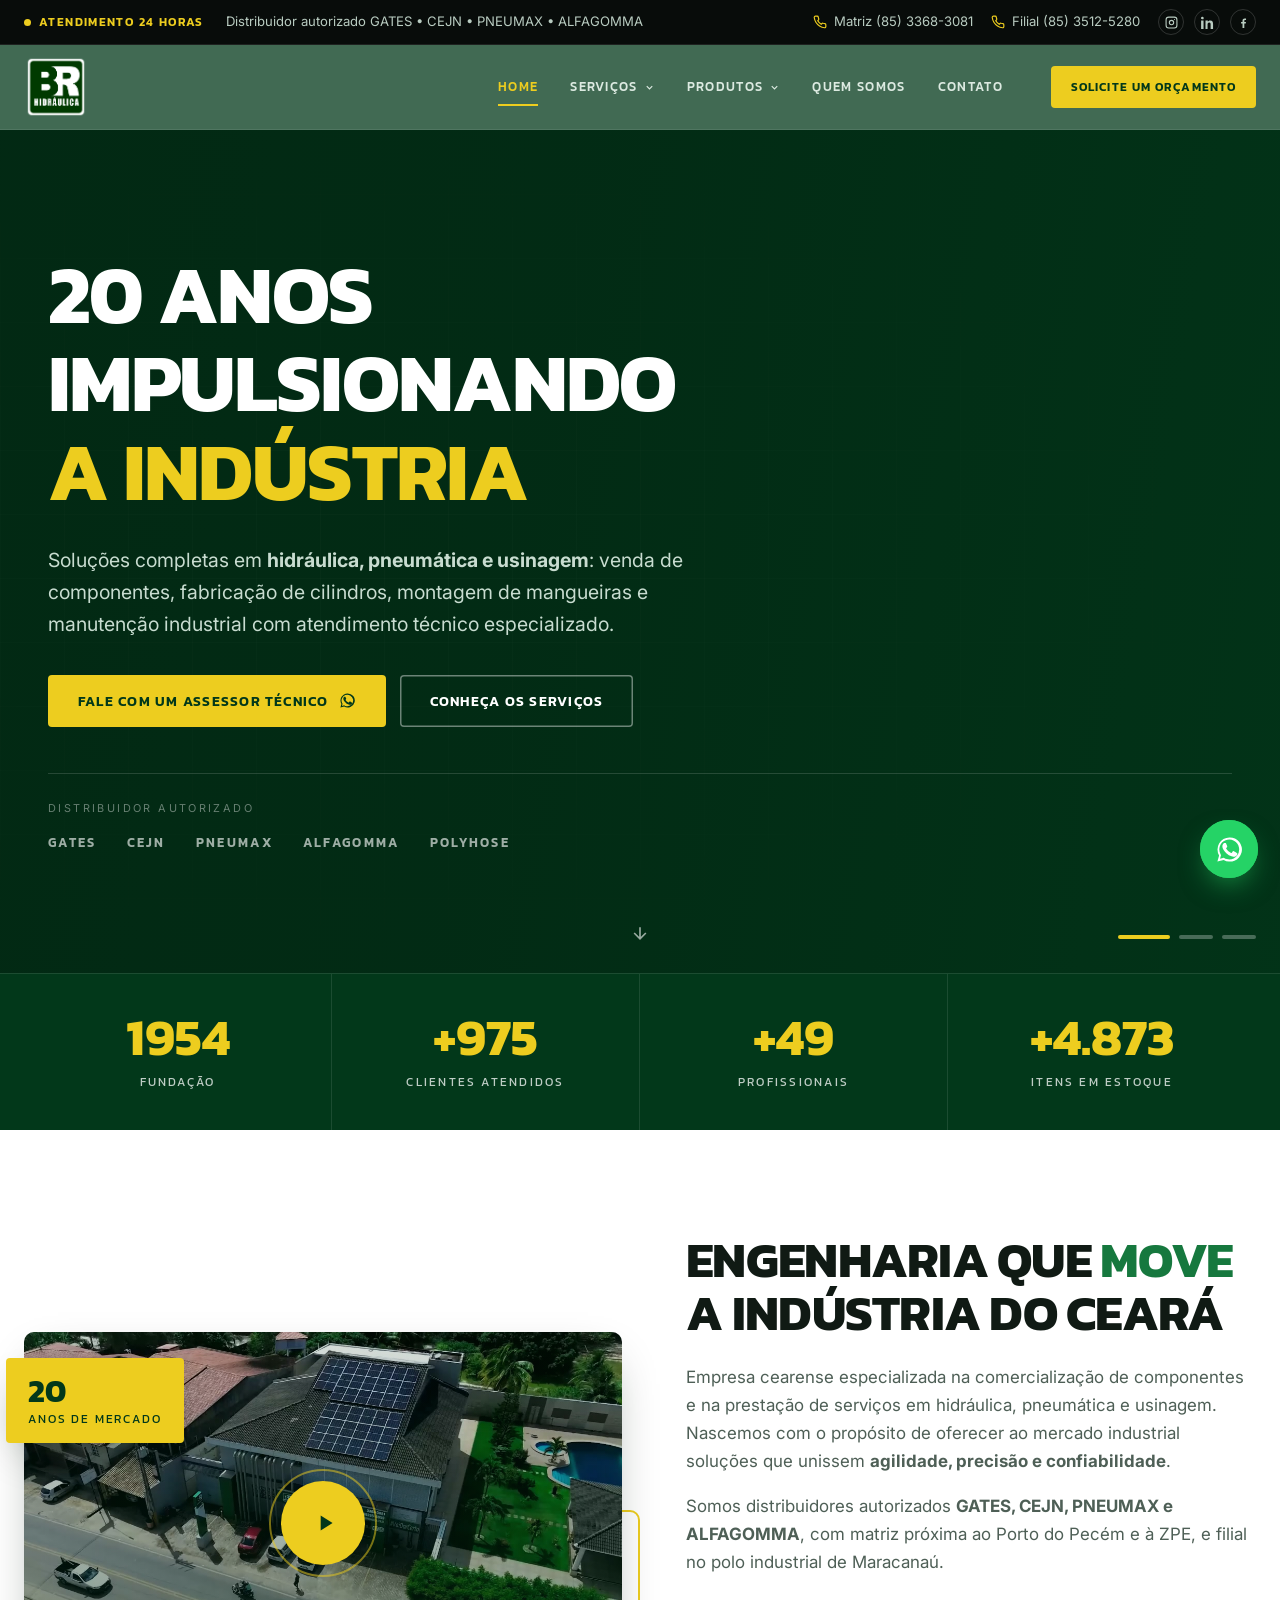
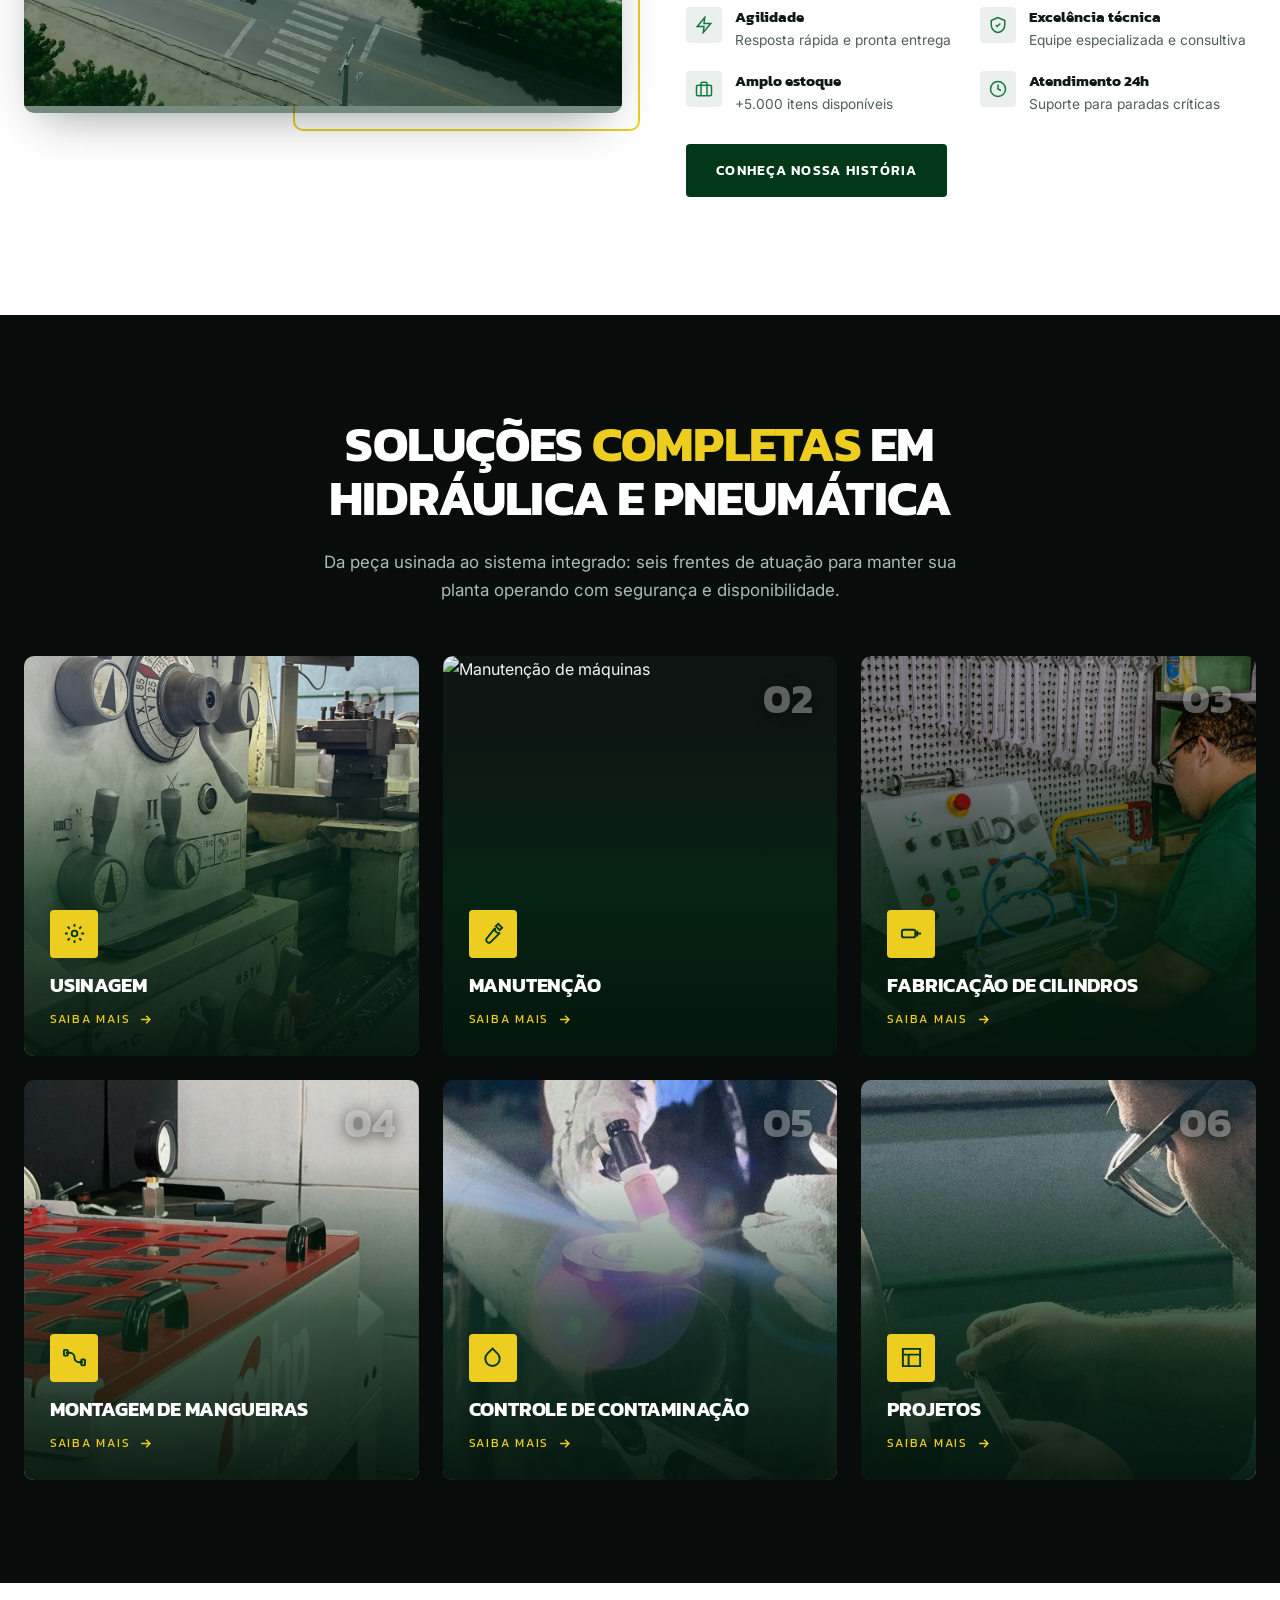
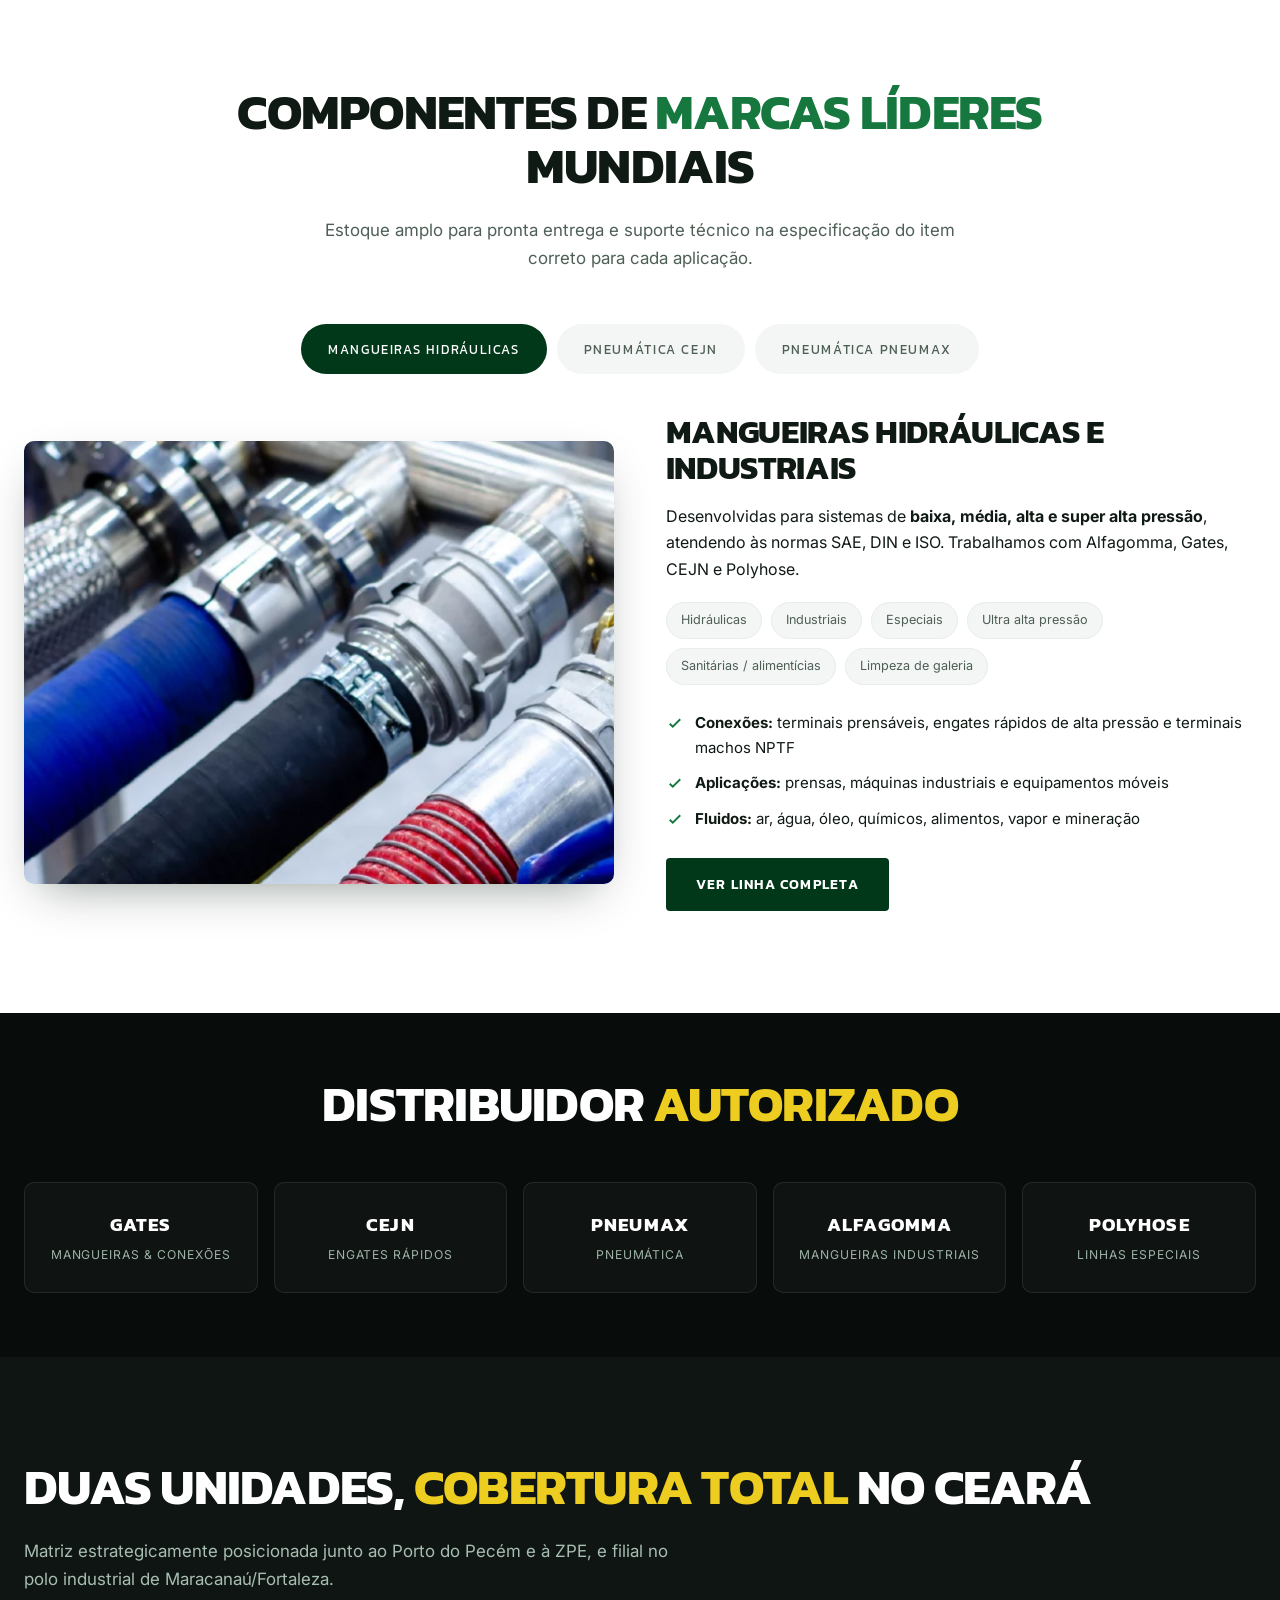
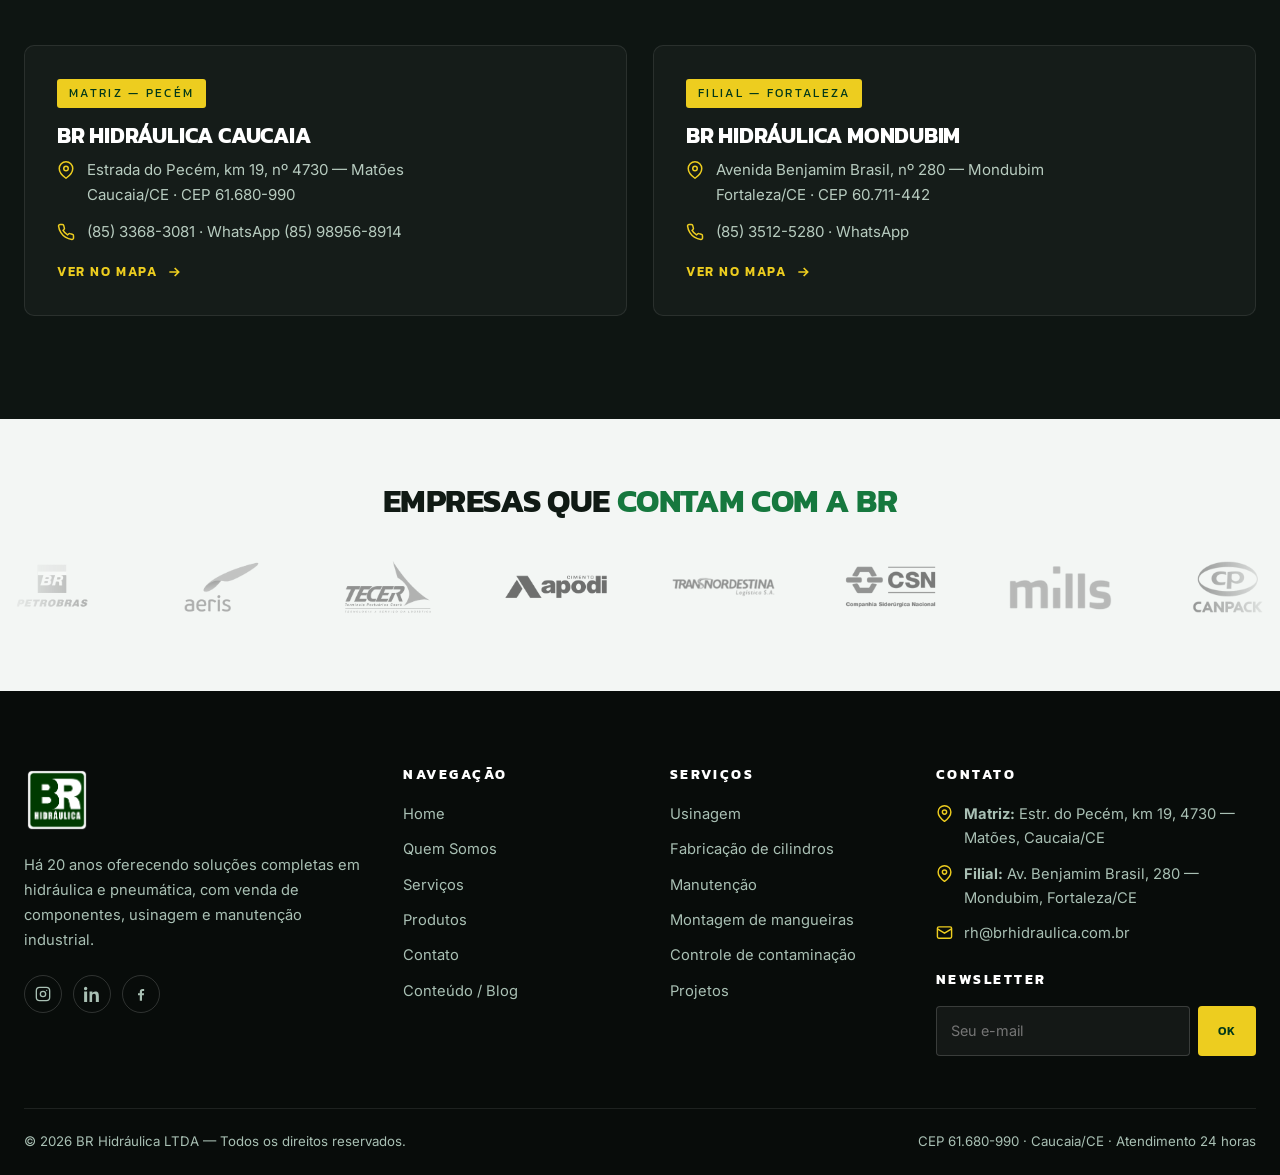
==== commit f6ffa55e: "fix: corrigir imagens dos serviços" ====
--- a/index.html
+++ b/index.html
@@ -248,7 +248,7 @@
 
     <div class="svc-grid">
       <a class="svc" href="servicos.html#usinagem" data-reveal="zoom">
-        <img src="assets/img/usina.jpg" alt="Centro de usinagem" loading="lazy">
+        <img src="assets/img/servico-usinagem.jpg" alt="Centro de usinagem" loading="lazy">
         <span class="svc__num">01</span>
         <div class="svc__body">
           <i class="svc__ico"><svg viewBox="0 0 24 24" fill="none" stroke="currentColor" stroke-width="2"><circle cx="12" cy="12" r="3"/><path d="M12 2v3M12 19v3M2 12h3M19 12h3M4.9 4.9 7 7M17 17l2.1 2.1M19.1 4.9 17 7M7 17l-2.1 2.1"/></svg></i>
@@ -259,7 +259,7 @@
       </a>
 
       <a class="svc" href="servicos.html#manutencao" data-reveal="zoom" data-delay="80">
-        <img src="assets/img/br - olhando pra máquina.jpg" alt="Manutenção de máquinas" loading="lazy">
+        <img src="assets/img/servico-manuntencao.jpg" alt="Manutenção de máquinas" loading="lazy">
         <span class="svc__num">02</span>
         <div class="svc__body">
           <i class="svc__ico"><svg viewBox="0 0 24 24" fill="none" stroke="currentColor" stroke-width="2"><path d="M14.7 6.3a4 4 0 0 0 5 5l-9.4 9.4a2.8 2.8 0 0 1-4-4z"/><path d="m18 2 4 4-2.5 2.5-4-4z"/></svg></i>
